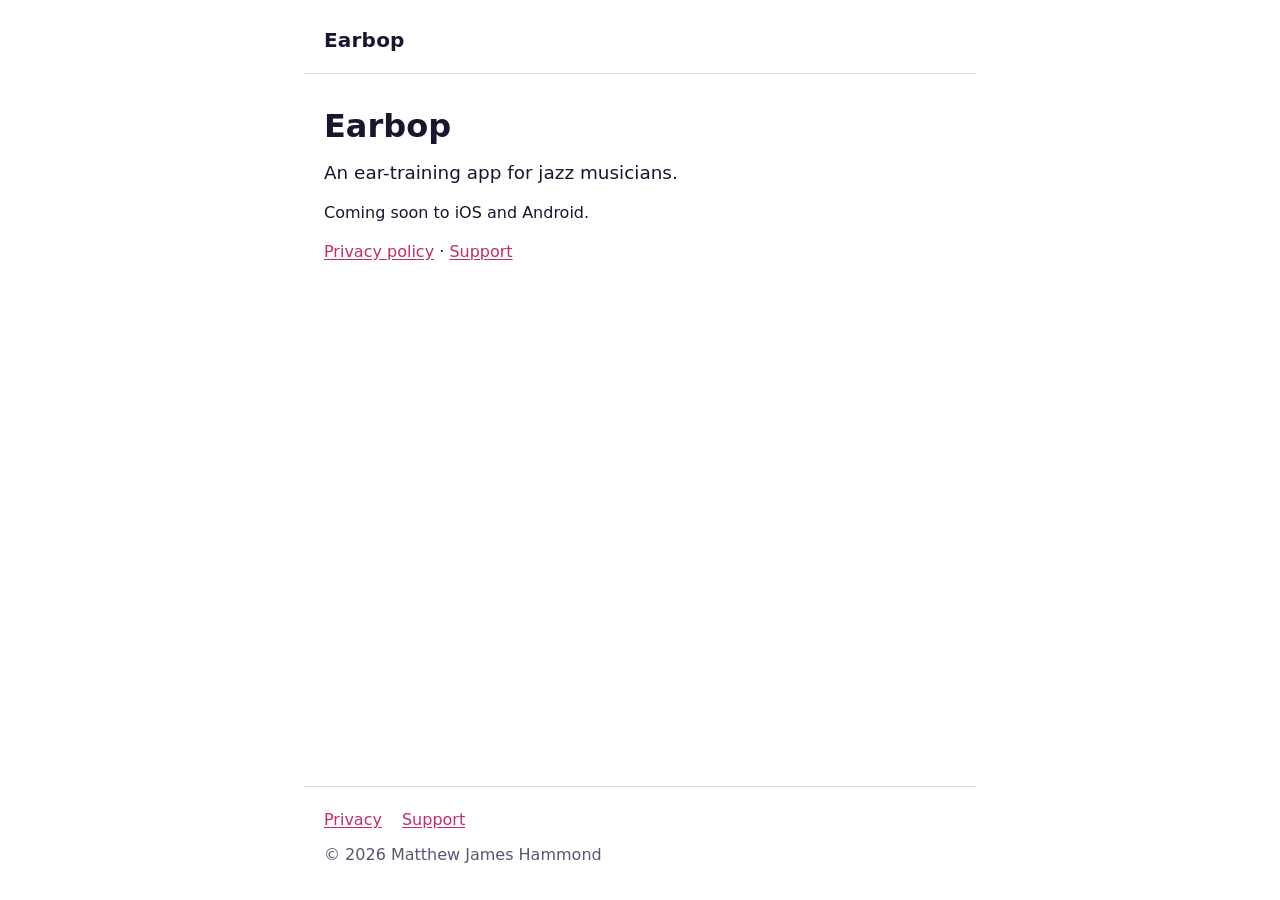
==== index.html @ 032ccba2 "Add the Earbop site: privacy policy, support, home and 404 pages Plain HTML and one stylesheet, no s" ====
<!doctype html>
<html lang="en-GB">
<head>
<meta charset="utf-8">
<meta name="viewport" content="width=device-width, initial-scale=1">
<meta http-equiv="Content-Security-Policy" content="default-src 'none'; style-src 'self'; img-src 'self'; base-uri 'none'; form-action 'none'">
<meta name="referrer" content="no-referrer">
<title>Earbop — ear training for jazz musicians</title>
<meta name="description" content="Earbop is an ear-training app for jazz musicians. Coming soon to iOS and Android.">
<link rel="canonical" href="https://earbop.github.io/">
<link rel="icon" href="/favicon.ico" sizes="any">
<link rel="icon" type="image/png" sizes="32x32" href="/assets/favicon-32.png">
<link rel="apple-touch-icon" href="/assets/apple-touch-icon.png">
<link rel="stylesheet" href="/css/site.css">
</head>
<body>
<a class="skip" href="#main">Skip to content</a>
<header><a class="brand" href="/">Earbop</a></header>
<main id="main">
<h1>Earbop</h1>
<p class="lead">An ear-training app for jazz musicians.</p>
<p>Coming soon to iOS and Android.</p>
<p><a href="/privacy/">Privacy policy</a> &middot; <a href="/support/">Support</a></p>
</main>
<footer>
<nav aria-label="Footer"><a href="/privacy/">Privacy</a> <a href="/support/">Support</a></nav>
<p>&copy; 2026 Matthew James Hammond</p>
</footer>
</body>
</html>
---- css/site.css ----
/* Earbop site. One stylesheet, system fonts, no third-party requests. */
:root {
  color-scheme: dark light;
  --bg: #120f24;
  --surface: #1c1836;
  --text: #ede9f7;
  --muted: #b5afcb;
  --accent: #f0578e;
  --rule: #342e55;
  --mark-bg: #4a3a12;
  --mark-text: #ffe9a8;
}

@media (prefers-color-scheme: light) {
  :root {
    --bg: #ffffff;
    --surface: #f5f2fb;
    --text: #1b1630;
    --muted: #5b5473;
    --accent: #c42b6a;
    --rule: #ddd6ee;
    --mark-bg: #fff0b8;
    --mark-text: #4a3500;
  }
}

* { box-sizing: border-box; }

html { -webkit-text-size-adjust: 100%; text-size-adjust: 100%; }

body {
  margin: 0;
  background: var(--bg);
  color: var(--text);
  font: 1rem/1.65 system-ui, -apple-system, "Segoe UI", Roboto, "Helvetica Neue", Arial, sans-serif;
  display: flex;
  flex-direction: column;
  min-height: 100vh;
  min-height: 100dvh;
}

.skip {
  position: absolute;
  left: -9999px;
  top: 0;
  background: var(--accent);
  color: var(--bg);
  padding: 0.5rem 1rem;
  z-index: 10;
}
.skip:focus { left: 0; }

header, main, footer {
  width: 100%;
  max-width: 42rem;
  margin: 0 auto;
  padding-left: 1.25rem;
  padding-right: 1.25rem;
}

header { padding-top: 1.5rem; padding-bottom: 1rem; border-bottom: 1px solid var(--rule); }
.brand { font-size: 1.25rem; font-weight: 800; letter-spacing: 0.01em; color: var(--text); text-decoration: none; }
.brand:hover { color: var(--accent); }

main { flex: 1; padding-top: 2rem; padding-bottom: 3rem; }

h1 { font-size: 2rem; line-height: 1.25; margin: 0 0 0.5rem; }
h2 { font-size: 1.3rem; line-height: 1.3; margin: 2.25rem 0 0.5rem; }
p, ul { margin: 0.75rem 0; }
ul { padding-left: 1.4rem; }
li { margin: 0.35rem 0; }

a { color: var(--accent); text-underline-offset: 0.15em; overflow-wrap: anywhere; }
a:hover { text-decoration-thickness: 2px; }
a:focus-visible, .skip:focus-visible {
  outline: 3px solid var(--accent);
  outline-offset: 2px;
  border-radius: 2px;
}

.lead { font-size: 1.15rem; color: var(--text); }
.meta { color: var(--muted); }
.note {
  background: var(--surface);
  border: 1px solid var(--rule);
  border-radius: 0.75rem;
  padding: 0.25rem 1rem;
}

/* A placeholder that must be filled in before the page goes live. */
mark {
  background: var(--mark-bg);
  color: var(--mark-text);
  padding: 0.05em 0.3em;
  border-radius: 0.25em;
}

footer {
  padding-top: 1.25rem;
  padding-bottom: 2rem;
  border-top: 1px solid var(--rule);
  color: var(--muted);
}
footer nav { display: flex; flex-wrap: wrap; gap: 0.5rem 1.25rem; margin-bottom: 0.5rem; }
footer p { margin: 0; }
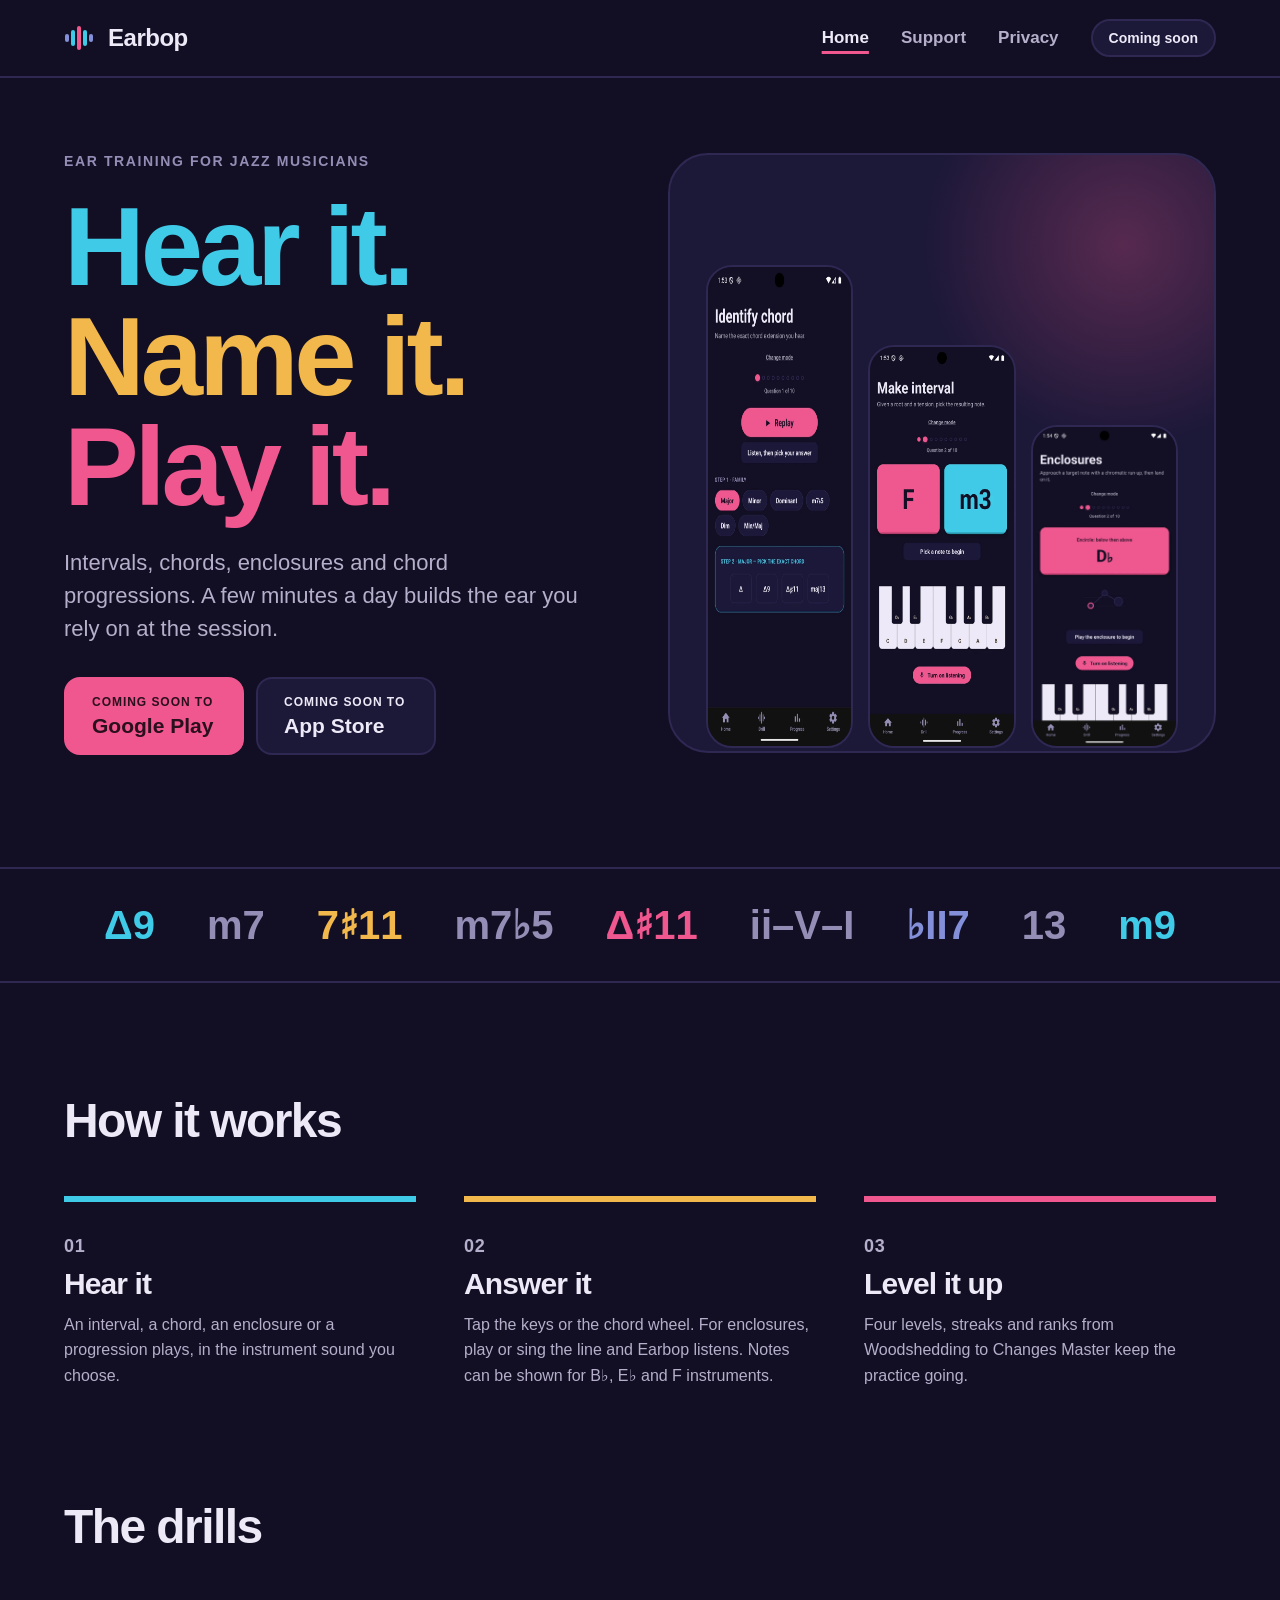
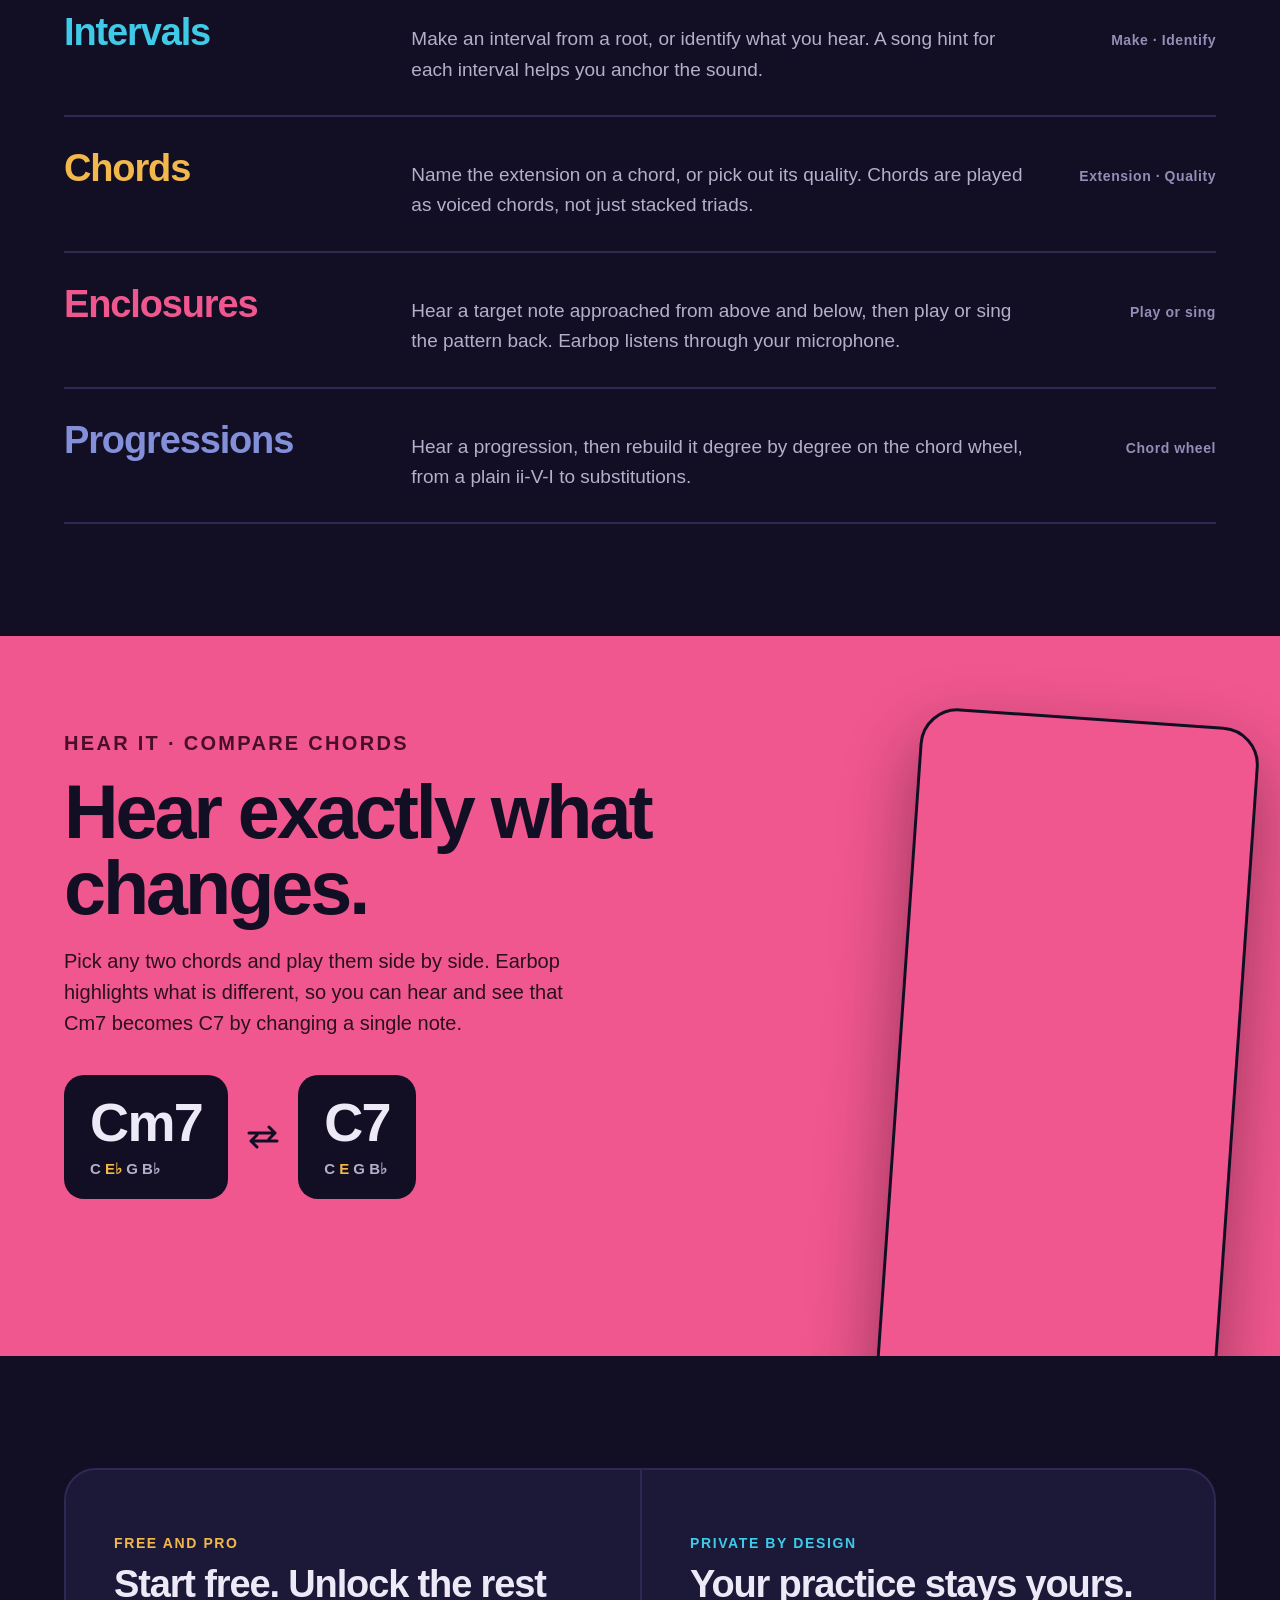
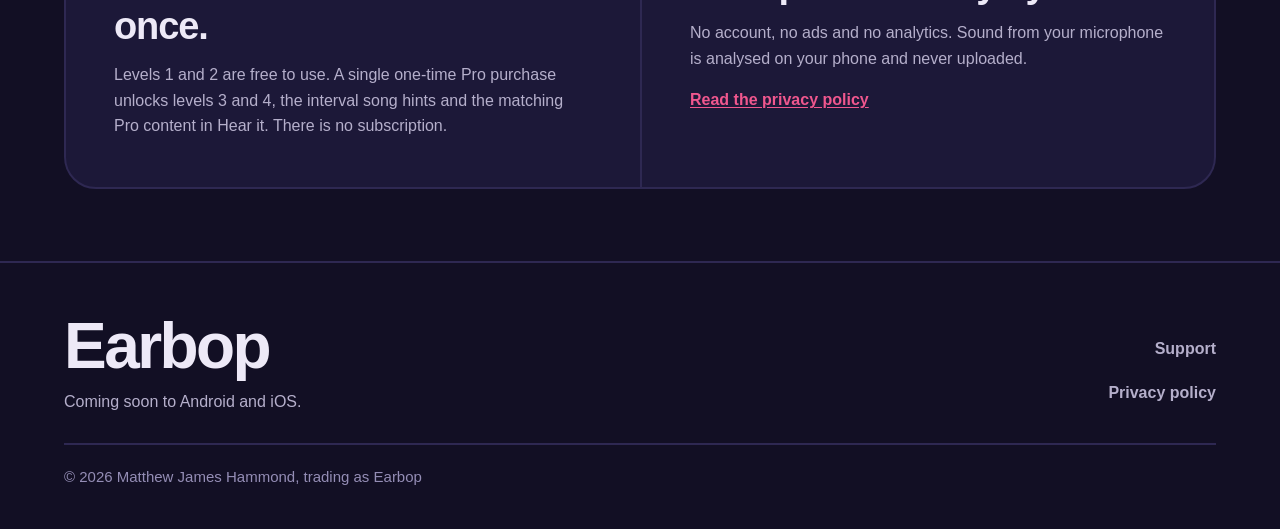
==== commit 89bf7027: "Build the full Earbop site: landing, beta, support, 404, shared shell New dark design (Lead sheet) w" ====
--- a/index.html
+++ b/index.html
@@ -5,26 +5,152 @@
 <meta name="viewport" content="width=device-width, initial-scale=1">
 <meta http-equiv="Content-Security-Policy" content="default-src 'none'; style-src 'self'; img-src 'self'; base-uri 'none'; form-action 'none'">
 <meta name="referrer" content="no-referrer">
-<title>Earbop — ear training for jazz musicians</title>
-<meta name="description" content="Earbop is an ear-training app for jazz musicians. Coming soon to iOS and Android.">
+<title>Earbop: ear training for jazz musicians</title>
+<meta name="description" content="Ear training for jazz musicians: intervals, chords, enclosures and chord progressions. Coming soon to Android and iOS.">
 <link rel="canonical" href="https://earbop.github.io/">
 <link rel="icon" href="/favicon.ico" sizes="any">
 <link rel="icon" type="image/png" sizes="32x32" href="/assets/favicon-32.png">
 <link rel="apple-touch-icon" href="/assets/apple-touch-icon.png">
+<meta property="og:title" content="Earbop: ear training for jazz musicians">
+<meta property="og:description" content="Ear training for jazz musicians: intervals, chords, enclosures and chord progressions. Coming soon to Android and iOS.">
+<meta property="og:type" content="website">
+<meta property="og:url" content="https://earbop.github.io/">
+<meta property="og:image" content="https://earbop.github.io/img/og-feature.png">
+<meta name="twitter:card" content="summary_large_image">
 <link rel="stylesheet" href="/css/site.css">
 </head>
 <body>
 <a class="skip" href="#main">Skip to content</a>
-<header><a class="brand" href="/">Earbop</a></header>
+<header class="site-header">
+<div class="wrap">
+<a class="brand" href="/"><svg width="32" height="30" viewBox="0 0 32 30" aria-hidden="true"><rect x="1" y="11" width="4" height="8" rx="2" fill="#8390D9"/><rect x="7" y="7" width="4" height="16" rx="2" fill="#3FCBE8"/><rect x="13" y="3" width="4" height="24" rx="2" fill="#F0578E"/><rect x="19" y="7" width="4" height="16" rx="2" fill="#3FCBE8"/><rect x="25" y="11" width="4" height="8" rx="2" fill="#8390D9"/></svg><span>Earbop</span></a>
+<nav class="nav-desktop" aria-label="Main">
+<a href="/" aria-current="page">Home</a>
+<a href="/support/">Support</a>
+<a href="/privacy/">Privacy</a>
+<span class="pill">Coming soon</span>
+</nav>
+<details class="menu">
+<summary aria-label="Menu"><span class="menu-bars"></span></summary>
+<nav class="menu-panel" aria-label="Main">
+<a href="/" aria-current="page">Home</a>
+<a href="/support/">Support</a>
+<a href="/privacy/">Privacy</a>
+</nav>
+</details>
+</div>
+</header>
 <main id="main">
-<h1>Earbop</h1>
-<p class="lead">An ear-training app for jazz musicians.</p>
-<p>Coming soon to iOS and Android.</p>
-<p><a href="/privacy/">Privacy policy</a> &middot; <a href="/support/">Support</a></p>
+
+<div class="wrap hero">
+<div class="hero-text">
+<p class="eyebrow">Ear training for jazz musicians</p>
+<h1 class="home-h1"><span class="c-cyan">Hear it.</span> <span class="c-amber">Name it.</span> <span class="c-pink">Play it.</span></h1>
+<p class="lead">Intervals, chords, enclosures and chord progressions. A few minutes a day builds the ear you rely on at the session.</p>
+<div class="stores">
+<div class="store store-pink"><small>Coming soon to</small><strong>Google Play</strong></div>
+<div class="store"><small>Coming soon to</small><strong>App Store</strong></div>
+</div>
+</div>
+<div class="hero-stage">
+<div class="stage">
+<div class="shots">
+<img class="shot" src="/img/shot-identify-chord.webp" width="600" height="1333" alt="The Identify chord drill">
+<img class="shot" src="/img/shot-make-interval.webp" width="600" height="1333" alt="The Make interval drill with a piano keyboard">
+<img class="shot" src="/img/shot-enclosures.webp" width="600" height="1333" alt="The Enclosures drill">
+</div>
+</div>
+</div>
+</div>
+
+<div class="strip" aria-hidden="true">
+<div class="wrap">
+<div class="strip-list">
+<span class="c-cyan">Δ9</span><span>m7</span><span class="c-amber">7♯11</span><span>m7♭5</span><span class="c-pink">Δ♯11</span><span>ii–V–I</span><span class="c-peri">♭II7</span><span class="hide-phone">13</span><span class="hide-phone c-cyan">m9</span>
+</div>
+</div>
+</div>
+
+<section class="wrap section" aria-labelledby="how">
+<h2 class="section-h2" id="how">How it works</h2>
+<div class="steps">
+<div class="step c-cyan">
+<p class="step-num">01</p>
+<h3>Hear it</h3>
+<p>An interval, a chord, an enclosure or a progression plays, in the instrument sound you choose.</p>
+</div>
+<div class="step c-amber">
+<p class="step-num">02</p>
+<h3>Answer it</h3>
+<p>Tap the keys or the chord wheel. For enclosures, play or sing the line and Earbop listens. Notes can be shown for B♭, E♭ and F instruments.</p>
+</div>
+<div class="step c-pink">
+<p class="step-num">03</p>
+<h3>Level it up</h3>
+<p>Four levels, streaks and ranks from Woodshedding to Changes Master keep the practice going.</p>
+</div>
+</div>
+</section>
+
+<section class="wrap section" aria-labelledby="drills">
+<h2 class="section-h2" id="drills">The drills</h2>
+<ul class="drills">
+<li class="drill"><h3 class="drill-name c-cyan">Intervals</h3><p class="drill-label">Make · Identify</p><p class="drill-desc">Make an interval from a root, or identify what you hear. A song hint for each interval helps you anchor the sound.</p></li>
+<li class="drill"><h3 class="drill-name c-amber">Chords</h3><p class="drill-label">Extension · Quality</p><p class="drill-desc">Name the extension on a chord, or pick out its quality. Chords are played as voiced chords, not just stacked triads.</p></li>
+<li class="drill"><h3 class="drill-name c-pink">Enclosures</h3><p class="drill-label">Play or sing</p><p class="drill-desc">Hear a target note approached from above and below, then play or sing the pattern back. Earbop listens through your microphone.</p></li>
+<li class="drill"><h3 class="drill-name c-peri">Progressions</h3><p class="drill-label">Chord wheel</p><p class="drill-desc">Hear a progression, then rebuild it degree by degree on the chord wheel, from a plain ii-V-I to substitutions.</p></li>
+</ul>
+</section>
+
+<section class="band" id="hear-it" aria-labelledby="hear-it-h">
+<div class="wrap">
+<div class="band-text">
+<p class="eyebrow">Hear it · Compare chords</p>
+<h2 id="hear-it-h">Hear exactly what changes.</h2>
+<p>Pick any two chords and play them side by side. Earbop highlights what is different, so you can hear and see that Cm7 becomes C7 by changing a single note.</p>
+<div class="compare" role="group" aria-label="Example comparison: Cm7 against C7">
+<div class="chip"><span class="chip-name">Cm7</span><span class="chip-notes">C <span class="changed">E♭</span> G B♭</span></div>
+<svg width="34" height="24" viewBox="0 0 34 24" aria-hidden="true"><path d="M3 8h26M23 2l6 6-6 6M31 16H5M11 10l-6 6 6 6" stroke="#120F24" stroke-width="3" fill="none" stroke-linecap="round" stroke-linejoin="round"/></svg>
+<div class="chip"><span class="chip-name">C7</span><span class="chip-notes">C <span class="changed">E</span> G B♭</span></div>
+</div>
+</div>
+<div class="band-shot">
+<img src="/img/shot-hear-compare.webp" width="600" height="1300" loading="lazy" decoding="async" alt="Hear it, Compare: Cm7 and C7 side by side, with the changed third highlighted and the note Only the 3rd changes">
+</div>
+</div>
+</section>
+
+<section class="wrap" aria-label="Free and Pro, and privacy">
+<div class="card duo">
+<div class="duo-half">
+<p class="eyebrow c-amber">Free and Pro</p>
+<h3>Start free. Unlock the rest once.</h3>
+<p>Levels 1 and 2 are free to use. A single one-time Pro purchase unlocks levels 3 and 4, the interval song hints and the matching Pro content in Hear it. There is no subscription.</p>
+</div>
+<div class="duo-half">
+<p class="eyebrow c-cyan">Private by design</p>
+<h3>Your practice stays yours.</h3>
+<p>No account, no ads and no analytics. Sound from your microphone is analysed on your phone and never uploaded.</p>
+<a class="more" href="/privacy/">Read the privacy policy</a>
+</div>
+</div>
+</section>
+
 </main>
-<footer>
-<nav aria-label="Footer"><a href="/privacy/">Privacy</a> <a href="/support/">Support</a></nav>
-<p>&copy; 2026 Matthew James Hammond</p>
+<footer class="site-footer">
+<div class="wrap">
+<div class="footer-top">
+<div>
+<span class="footer-word">Earbop</span>
+<p class="footer-about">Coming soon to Android and iOS.</p>
+</div>
+<nav class="footer-links" aria-label="Footer">
+<a href="/support/">Support</a>
+<a href="/privacy/">Privacy policy</a>
+</nav>
+</div>
+<p class="footer-legal">&copy; 2026 Matthew James Hammond, trading as Earbop</p>
+</div>
 </footer>
 </body>
 </html>
--- a/css/site.css
+++ b/css/site.css
@@ -1,26 +1,41 @@
-/* Earbop site. One stylesheet, system fonts, no third-party requests. */
+/* Earbop site. One stylesheet, system fonts, no third-party requests, no inline styles (the CSP blocks them). */
+
 :root {
-  color-scheme: dark light;
+  color-scheme: dark;
+
   --bg: #120f24;
-  --surface: #1c1836;
+  --surface: #1c1838;
+  --border: #2e2852;
   --text: #ede9f7;
-  --muted: #b5afcb;
-  --accent: #f0578e;
-  --rule: #342e55;
+  --text-muted: #b5afcb;
+  --text-subtle: #948db5;
+
+  /* The four accents carry meaning: cyan = intervals, amber = chords, pink = enclosures, periwinkle = progressions. */
+  --pink: #f0578e;
+  --amber: #f2b84b;
+  --cyan: #3fcbe8;
+  --periwinkle: #8390d9;
+
+  --tint-bg: #2a1830;
+  --tint-border: #4a2540;
+  --tint-text: #c9c2de;
+
+  --on-pink: #2a0f1c;
+  --on-pink-strong: #120f24;
+  --on-pink-eyebrow: #4a0f28;
+
   --mark-bg: #4a3a12;
   --mark-text: #ffe9a8;
-}
-
-@media (prefers-color-scheme: light) {
+
+  --gutter: 16px;
+  --radius-card: 24px;
+  --font: -apple-system, BlinkMacSystemFont, "Segoe UI", Roboto, "Helvetica Neue", Arial, sans-serif;
+}
+
+@media (min-width: 720px) {
   :root {
-    --bg: #ffffff;
-    --surface: #f5f2fb;
-    --text: #1b1630;
-    --muted: #5b5473;
-    --accent: #c42b6a;
-    --rule: #ddd6ee;
-    --mark-bg: #fff0b8;
-    --mark-text: #4a3500;
+    --gutter: 64px;
+    --radius-card: 32px;
   }
 }
 
@@ -31,63 +46,53 @@
 body {
   margin: 0;
   background: var(--bg);
-  color: var(--text);
-  font: 1rem/1.65 system-ui, -apple-system, "Segoe UI", Roboto, "Helvetica Neue", Arial, sans-serif;
+  color: var(--text-muted);
+  font: 400 1rem/1.6 var(--font);
   display: flex;
   flex-direction: column;
   min-height: 100vh;
   min-height: 100dvh;
 }
 
+main { flex: 1; }
+
+img { display: block; max-width: 100%; height: auto; }
+
+h1, h2, h3, p, ul, ol { margin: 0; }
+ul, ol { padding: 0; list-style: none; }
+
+a { color: var(--pink); text-underline-offset: 0.15em; overflow-wrap: anywhere; }
+a:hover { text-decoration-thickness: 2px; }
+
+a:focus-visible,
+summary:focus-visible,
+.skip:focus-visible {
+  outline: 3px solid var(--pink);
+  outline-offset: 3px;
+  border-radius: 4px;
+}
+
 .skip {
   position: absolute;
   left: -9999px;
   top: 0;
-  background: var(--accent);
-  color: var(--bg);
-  padding: 0.5rem 1rem;
-  z-index: 10;
+  z-index: 20;
+  background: var(--pink);
+  color: var(--on-pink);
+  font-weight: 800;
+  padding: 12px 20px;
 }
 .skip:focus { left: 0; }
 
-header, main, footer {
+.wrap {
   width: 100%;
-  max-width: 42rem;
+  max-width: 1280px;
   margin: 0 auto;
-  padding-left: 1.25rem;
-  padding-right: 1.25rem;
-}
-
-header { padding-top: 1.5rem; padding-bottom: 1rem; border-bottom: 1px solid var(--rule); }
-.brand { font-size: 1.25rem; font-weight: 800; letter-spacing: 0.01em; color: var(--text); text-decoration: none; }
-.brand:hover { color: var(--accent); }
-
-main { flex: 1; padding-top: 2rem; padding-bottom: 3rem; }
-
-h1 { font-size: 2rem; line-height: 1.25; margin: 0 0 0.5rem; }
-h2 { font-size: 1.3rem; line-height: 1.3; margin: 2.25rem 0 0.5rem; }
-p, ul { margin: 0.75rem 0; }
-ul { padding-left: 1.4rem; }
-li { margin: 0.35rem 0; }
-
-a { color: var(--accent); text-underline-offset: 0.15em; overflow-wrap: anywhere; }
-a:hover { text-decoration-thickness: 2px; }
-a:focus-visible, .skip:focus-visible {
-  outline: 3px solid var(--accent);
-  outline-offset: 2px;
-  border-radius: 2px;
-}
-
-.lead { font-size: 1.15rem; color: var(--text); }
-.meta { color: var(--muted); }
-.note {
-  background: var(--surface);
-  border: 1px solid var(--rule);
-  border-radius: 0.75rem;
-  padding: 0.25rem 1rem;
-}
-
-/* A placeholder that must be filled in before the page goes live. */
+  padding-left: var(--gutter);
+  padding-right: var(--gutter);
+}
+
+/* Placeholders that must be replaced before a page goes live. */
 mark {
   background: var(--mark-bg);
   color: var(--mark-text);
@@ -95,11 +100,537 @@
   border-radius: 0.25em;
 }
 
-footer {
-  padding-top: 1.25rem;
-  padding-bottom: 2rem;
-  border-top: 1px solid var(--rule);
-  color: var(--muted);
-}
-footer nav { display: flex; flex-wrap: wrap; gap: 0.5rem 1.25rem; margin-bottom: 0.5rem; }
-footer p { margin: 0; }
+/* ---------- Header and navigation ---------- */
+
+.site-header {
+  position: relative;
+  z-index: 10;
+  border-bottom: 2px solid var(--border);
+}
+.site-header .wrap {
+  display: flex;
+  align-items: center;
+  justify-content: space-between;
+  gap: 16px;
+  min-height: 76px;
+}
+
+.brand {
+  display: inline-flex;
+  align-items: center;
+  gap: 12px;
+  min-height: 44px;
+  color: var(--text);
+  font-size: 1.5rem;
+  font-weight: 800;
+  letter-spacing: -0.02em;
+  text-decoration: none;
+}
+.brand:hover { color: var(--pink); }
+
+.nav-desktop { display: none; align-items: center; gap: 32px; }
+.nav-desktop a {
+  display: inline-flex;
+  align-items: center;
+  min-height: 44px;
+  color: var(--text-muted);
+  font-size: 1.0625rem;
+  font-weight: 600;
+  text-decoration: none;
+}
+.nav-desktop a:hover { color: var(--text); }
+.nav-desktop a[aria-current="page"] {
+  color: var(--text);
+  text-decoration: underline;
+  text-decoration-color: var(--pink);
+  text-decoration-thickness: 3px;
+  text-underline-offset: 8px;
+}
+
+.pill {
+  display: inline-block;
+  border: 2px solid var(--border);
+  background: var(--surface);
+  color: var(--text);
+  border-radius: 999px;
+  padding: 6px 16px;
+  font-size: 0.875rem;
+  font-weight: 700;
+}
+
+/* Phone menu: <details> works with no JavaScript. */
+.menu summary {
+  display: flex;
+  align-items: center;
+  justify-content: center;
+  width: 44px;
+  height: 44px;
+  border: 2px solid var(--border);
+  border-radius: 12px;
+  background: var(--surface);
+  cursor: pointer;
+  list-style: none;
+}
+.menu summary::-webkit-details-marker { display: none; }
+.menu-bars,
+.menu-bars::before,
+.menu-bars::after {
+  display: block;
+  width: 20px;
+  height: 3px;
+  border-radius: 2px;
+  background: var(--text);
+}
+.menu-bars { position: relative; }
+.menu-bars::before,
+.menu-bars::after { content: ""; position: absolute; left: 0; }
+.menu-bars::before { top: -7px; }
+.menu-bars::after { top: 7px; }
+.menu[open] .menu-bars { background: transparent; }
+.menu[open] .menu-bars::before { top: 0; transform: rotate(45deg); }
+.menu[open] .menu-bars::after { top: 0; transform: rotate(-45deg); }
+
+.menu-panel {
+  position: absolute;
+  left: 0;
+  right: 0;
+  top: 100%;
+  background: var(--surface);
+  border-bottom: 2px solid var(--border);
+  padding: 8px var(--gutter) 16px;
+}
+.menu-panel a {
+  display: flex;
+  align-items: center;
+  min-height: 48px;
+  color: var(--text);
+  font-size: 1.125rem;
+  font-weight: 600;
+  text-decoration: none;
+}
+.menu-panel a[aria-current="page"] { color: var(--pink); }
+
+@media (min-width: 720px) {
+  .nav-desktop { display: flex; }
+  .menu { display: none; }
+}
+
+/* ---------- Footer ---------- */
+
+.site-footer { border-top: 2px solid var(--border); margin-top: 72px; }
+.site-footer .wrap { padding-top: 48px; padding-bottom: 40px; }
+.footer-top { display: flex; flex-wrap: wrap; gap: 28px 48px; justify-content: space-between; align-items: flex-end; }
+.footer-word {
+  display: block;
+  color: var(--text);
+  font-size: clamp(48px, 5vw, 64px);
+  line-height: 1.1;
+  font-weight: 800;
+  letter-spacing: -0.04em;
+}
+.footer-about { margin-top: 8px; max-width: 34ch; }
+.footer-links { display: flex; flex-wrap: wrap; gap: 4px 28px; }
+.footer-links a {
+  display: inline-flex;
+  align-items: center;
+  min-height: 44px;
+  color: var(--text-muted);
+  font-weight: 600;
+  text-decoration: none;
+}
+.footer-links a:hover { color: var(--text); text-decoration: underline; }
+.footer-legal {
+  margin-top: 28px;
+  padding-top: 20px;
+  border-top: 2px solid var(--border);
+  color: var(--text-subtle);
+  font-size: 0.9375rem;
+}
+
+@media (min-width: 720px) {
+  .footer-links { flex-direction: column; align-items: flex-end; gap: 0; }
+}
+
+/* ---------- Shared type ---------- */
+
+.eyebrow {
+  font-size: 0.75rem;
+  font-weight: 800;
+  letter-spacing: 0.12em;
+  text-transform: uppercase;
+  color: var(--text-subtle);
+}
+@media (min-width: 720px) { .eyebrow { font-size: 0.875rem; letter-spacing: 0.115em; } }
+
+.c-cyan { color: var(--cyan); }
+.c-amber { color: var(--amber); }
+.c-pink { color: var(--pink); }
+.c-peri { color: var(--periwinkle); }
+
+.page-h1 {
+  color: var(--text);
+  font-size: clamp(56px, 7.5vw, 96px);
+  line-height: 1;
+  font-weight: 800;
+  letter-spacing: -0.04em;
+  margin-top: 16px;
+}
+.lead { font-size: 1.125rem; line-height: 1.5; color: var(--text-muted); max-width: 40rem; margin-top: 24px; }
+@media (min-width: 720px) { .lead { font-size: 1.375rem; } }
+
+.section-h2 {
+  color: var(--text);
+  font-size: clamp(34px, 4vw, 48px);
+  line-height: 1.1;
+  font-weight: 800;
+  letter-spacing: -0.033em;
+}
+
+.section { padding-top: 64px; }
+@media (min-width: 720px) { .section { padding-top: 112px; } }
+.page-top { padding-top: 48px; }
+@media (min-width: 720px) { .page-top { padding-top: 80px; } }
+.page-section { padding-top: 64px; }
+@media (min-width: 720px) { .page-section { padding-top: 96px; } }
+
+.card {
+  background: var(--surface);
+  border: 2px solid var(--border);
+  border-radius: var(--radius-card);
+}
+
+/* ---------- Buttons ---------- */
+
+.btn {
+  display: inline-flex;
+  align-items: center;
+  justify-content: center;
+  min-height: 48px;
+  padding: 14px 30px;
+  border-radius: 16px;
+  border: 2px solid transparent;
+  font-size: 1rem;
+  font-weight: 800;
+  text-decoration: none;
+  text-align: center;
+}
+.btn-primary { background: var(--pink); color: var(--on-pink); }
+.btn-primary:hover { filter: brightness(1.08); text-decoration: none; }
+.btn-secondary { background: var(--surface); border-color: var(--border); color: var(--text); }
+.btn-secondary:hover { border-color: var(--text-subtle); text-decoration: none; }
+.btn-outline { border-color: currentColor; background: transparent; padding: 12px 22px; }
+.btn-outline.c-cyan:hover { background: rgba(63, 203, 232, 0.12); text-decoration: none; }
+.btn-outline.c-amber:hover { background: rgba(242, 184, 75, 0.12); text-decoration: none; }
+
+/* ---------- Home: hero ---------- */
+
+.hero { display: flex; flex-wrap: wrap; gap: 48px 56px; align-items: center; padding-top: 40px; }
+@media (min-width: 720px) { .hero { padding-top: 72px; } }
+.hero-text { flex: 1 1 380px; min-width: 0; }
+.hero-stage { flex: 1 1 380px; min-width: 0; }
+
+.home-h1 {
+  color: var(--text);
+  font-size: clamp(68px, 9vw, 112px);
+  line-height: 0.98;
+  font-weight: 800;
+  letter-spacing: -0.037em;
+  margin-top: 20px;
+}
+.home-h1 span { display: block; }
+
+.hero .lead { max-width: 32.5rem; }
+
+.stores { display: flex; flex-direction: column; gap: 12px; margin-top: 32px; }
+@media (min-width: 720px) { .stores { flex-direction: row; flex-wrap: wrap; } }
+.store {
+  display: block;
+  min-width: 180px;
+  padding: 14px 26px;
+  border-radius: 16px;
+  border: 2px solid var(--border);
+  background: var(--surface);
+  color: var(--text);
+}
+.store-pink { background: var(--pink); border-color: var(--pink); color: var(--on-pink); }
+.store small { display: block; font-size: 0.75rem; font-weight: 700; letter-spacing: 0.08em; text-transform: uppercase; }
+.store strong { display: block; font-size: 1.3125rem; font-weight: 800; line-height: 1.3; }
+
+.stage {
+  position: relative;
+  overflow: hidden;
+  height: 340px;
+  background: var(--surface);
+  border: 2px solid var(--border);
+  border-radius: 28px;
+}
+@media (min-width: 720px) { .stage { height: 600px; border-radius: 40px; } }
+.stage::before {
+  content: "";
+  position: absolute;
+  top: -120px;
+  right: -120px;
+  width: 420px;
+  height: 420px;
+  background: radial-gradient(circle, rgba(240, 87, 142, 0.28), rgba(240, 87, 142, 0) 68%);
+}
+.shots {
+  position: relative;
+  display: flex;
+  justify-content: center;
+  gap: 3%;
+  padding: 0 4%;
+}
+.shot {
+  width: 29.5%;
+  max-width: 220px;
+  border: 2px solid var(--border);
+  border-radius: 16px;
+}
+@media (min-width: 720px) { .shot { border-radius: 26px; } }
+.shot:nth-child(1) { margin-top: 28px; }
+.shot:nth-child(2) { margin-top: 54px; }
+.shot:nth-child(3) { margin-top: 80px; }
+@media (min-width: 720px) {
+  .shot:nth-child(1) { margin-top: 110px; }
+  .shot:nth-child(2) { margin-top: 190px; }
+  .shot:nth-child(3) { margin-top: 270px; }
+}
+
+/* ---------- Home: chord strip ---------- */
+
+.strip {
+  margin-top: 64px;
+  border-top: 2px solid var(--border);
+  border-bottom: 2px solid var(--border);
+  padding: 20px 0;
+}
+@media (min-width: 720px) { .strip { margin-top: 112px; padding: 28px 0; } }
+.strip-list {
+  display: flex;
+  flex-wrap: wrap;
+  justify-content: center;
+  gap: 4px 36px;
+  font-size: 1.75rem;
+  line-height: 1.4;
+  font-weight: 800;
+  color: var(--text-subtle);
+}
+@media (min-width: 720px) { .strip-list { font-size: 2.5rem; gap: 6px 52px; } }
+.strip-list .hide-phone { display: none; }
+@media (min-width: 720px) { .strip-list .hide-phone { display: inline; } }
+
+/* ---------- Home: how it works ---------- */
+
+.steps { display: grid; gap: 40px; margin-top: 36px; }
+@media (min-width: 720px) { .steps { grid-template-columns: repeat(3, 1fr); gap: 48px; margin-top: 48px; } }
+.step { border-top: 5px solid currentColor; padding-top: 18px; }
+@media (min-width: 720px) { .step { border-top-width: 6px; } }
+.step-num { font-size: 1.125rem; font-weight: 800; letter-spacing: 0.04em; }
+.step h3 { color: var(--text); font-size: 1.875rem; line-height: 1.1; font-weight: 800; letter-spacing: -0.03em; margin-top: 6px; }
+.step p { color: var(--text-muted); margin-top: 12px; }
+
+/* ---------- Home: drills ---------- */
+
+.drills { margin-top: 28px; }
+.drill {
+  display: grid;
+  gap: 6px;
+  padding: 24px 0;
+  border-bottom: 2px solid var(--border);
+}
+.drill-name { font-size: 1.875rem; line-height: 1.15; font-weight: 800; letter-spacing: -0.03em; }
+.drill-label { font-size: 0.875rem; font-weight: 700; letter-spacing: 0.04em; color: var(--text-subtle); }
+.drill-desc { color: var(--text-muted); margin-top: 6px; }
+@media (min-width: 720px) {
+  .drill {
+    grid-template-columns: minmax(220px, 1fr) minmax(0, 2fr) 150px;
+    align-items: baseline;
+    gap: 12px 40px;
+    padding: 30px 0;
+  }
+  .drill-name { font-size: 2.375rem; }
+  .drill-desc { order: 2; margin-top: 0; font-size: 1.1875rem; }
+  .drill-label { order: 3; text-align: right; }
+}
+
+/* ---------- Home: Hear it band ---------- */
+
+.band {
+  margin-top: 64px;
+  background: var(--pink);
+  color: var(--on-pink);
+  overflow: hidden;
+}
+@media (min-width: 720px) { .band { margin-top: 112px; } }
+.band .wrap { display: flex; flex-wrap: wrap; gap: 32px 48px; align-items: flex-start; padding-top: 48px; }
+@media (min-width: 720px) { .band .wrap { padding-top: 72px; min-height: 680px; } }
+.band-text { flex: 1 1 420px; min-width: 0; padding-bottom: 8px; }
+@media (min-width: 720px) { .band-text { padding-bottom: 72px; } }
+.band .eyebrow { color: var(--on-pink-eyebrow); }
+.band h2 {
+  color: var(--on-pink-strong);
+  font-size: clamp(44px, 5.9vw, 76px);
+  line-height: 1;
+  font-weight: 800;
+  letter-spacing: -0.04em;
+  margin-top: 16px;
+}
+.band p { color: var(--on-pink); font-size: 1.0625rem; line-height: 1.55; max-width: 34rem; margin-top: 20px; }
+@media (min-width: 720px) { .band p { font-size: 1.25rem; } }
+
+.compare { display: flex; align-items: center; gap: 12px; margin-top: 28px; }
+@media (min-width: 720px) { .compare { gap: 18px; margin-top: 36px; } }
+.chip {
+  background: var(--bg);
+  border-radius: 16px;
+  padding: 14px 18px;
+  min-width: 0;
+}
+@media (min-width: 720px) { .chip { border-radius: 20px; padding: 18px 26px; } }
+.chip-name { display: block; color: var(--text); font-size: 2.125rem; line-height: 1.1; font-weight: 800; letter-spacing: -0.03em; }
+.chip-notes { display: block; color: var(--text-muted); font-size: 0.8125rem; font-weight: 700; margin-top: 4px; white-space: nowrap; }
+@media (min-width: 720px) {
+  .chip-name { font-size: 3.375rem; }
+  .chip-notes { font-size: 0.9375rem; }
+}
+.chip-notes .changed { color: var(--amber); }
+.compare svg { flex: none; width: 26px; height: auto; }
+@media (min-width: 720px) { .compare svg { width: 34px; } }
+
+.band-shot { flex: 0 1 340px; margin: 0 auto; }
+.band-shot img {
+  width: 250px;
+  border: 3px solid var(--bg);
+  border-radius: 30px;
+  box-shadow: 0 30px 70px rgba(42, 15, 28, 0.45);
+  margin: 8px auto -140px;
+}
+@media (min-width: 720px) {
+  .band-shot { margin: 0; align-self: flex-start; }
+  .band-shot img { width: 340px; border-radius: 38px; margin: 8px 0 -90px; transform: rotate(4deg); transform-origin: 50% 90%; }
+}
+
+/* ---------- Home: free and pro ---------- */
+
+.duo { display: grid; overflow: hidden; margin-top: 64px; }
+@media (min-width: 720px) { .duo { grid-template-columns: 1fr 1fr; margin-top: 112px; } }
+.duo-half { padding: 28px 24px; }
+@media (min-width: 720px) { .duo-half { padding: 48px; } }
+.duo-half + .duo-half { border-top: 2px solid var(--border); }
+@media (min-width: 720px) { .duo-half + .duo-half { border-top: 0; border-left: 2px solid var(--border); } }
+.duo h3 { color: var(--text); font-size: 1.875rem; line-height: 1.1; font-weight: 800; letter-spacing: -0.03em; margin-top: 10px; }
+@media (min-width: 720px) { .duo h3 { font-size: 2.375rem; } }
+.duo p { margin-top: 14px; }
+.duo .more { display: inline-block; margin-top: 16px; font-weight: 800; }
+
+/* ---------- Beta page ---------- */
+
+.cards-2 { display: grid; gap: 24px; margin-top: 40px; }
+@media (min-width: 900px) { .cards-2 { grid-template-columns: 1fr 1fr; gap: 32px; } }
+.beta-card { border-top: 6px solid currentColor; padding: 28px 24px 32px; }
+@media (min-width: 720px) { .beta-card { padding: 40px; } }
+.beta-card h2 { color: var(--text); font-size: 1.875rem; line-height: 1.1; font-weight: 800; letter-spacing: -0.03em; margin-top: 8px; }
+@media (min-width: 720px) { .beta-card h2 { font-size: 2.375rem; } }
+
+.how { counter-reset: how; margin-top: 28px; display: grid; gap: 24px; }
+.how li { counter-increment: how; position: relative; padding-left: 52px; color: var(--text-muted); }
+.how li::before {
+  content: counter(how);
+  position: absolute;
+  left: 0;
+  top: 0;
+  width: 36px;
+  height: 36px;
+  border-radius: 50%;
+  background: var(--how);
+  color: var(--bg);
+  display: grid;
+  place-items: center;
+  font-weight: 800;
+}
+.how strong { display: block; color: var(--text); font-size: 1.1875rem; line-height: 1.3; }
+.how .btn, .how .link-pill { margin-top: 14px; }
+.how-cyan { --how: var(--cyan); }
+.how-amber { --how: var(--amber); }
+.beta-card .eyebrow { color: inherit; }
+
+.link-pill {
+  display: inline-block;
+  padding: 10px 18px;
+  border-radius: 999px;
+  border: 2px solid var(--pink);
+  background: var(--surface);
+  color: var(--pink);
+  font-weight: 700;
+  text-decoration: none;
+}
+.link-pill:hover { background: var(--tint-bg); }
+.link-pill.placeholder { border-style: dashed; background: var(--tint-bg); }
+
+.expect { display: grid; gap: 36px; margin-top: 32px; }
+@media (min-width: 720px) { .expect { grid-template-columns: repeat(3, 1fr); gap: 48px; } }
+.expect > div { border-top: 5px solid currentColor; padding-top: 18px; }
+.expect h3 { color: var(--text); font-size: 1.5rem; font-weight: 800; letter-spacing: -0.02em; }
+.expect p { margin-top: 10px; color: var(--text-muted); }
+.expect .more { display: inline-block; margin-top: 10px; font-weight: 800; }
+
+.tint {
+  background: var(--tint-bg);
+  border: 2px solid var(--tint-border);
+  border-radius: var(--radius-card);
+  color: var(--tint-text);
+}
+.feedback { display: grid; gap: 28px; padding: 28px 24px; margin-top: 64px; }
+@media (min-width: 900px) { .feedback { grid-template-columns: 1fr 1.2fr; gap: 56px; padding: 48px; margin-top: 96px; } }
+.feedback h2 { color: var(--text); font-size: clamp(34px, 4vw, 48px); line-height: 1.1; font-weight: 800; letter-spacing: -0.033em; margin: 10px 0 24px; }
+.feedback ul { display: grid; gap: 12px; }
+.feedback li { position: relative; padding-left: 22px; }
+.feedback li::before { content: ""; position: absolute; left: 0; top: 0.65em; width: 8px; height: 8px; border-radius: 50%; background: var(--pink); }
+
+/* ---------- Support page ---------- */
+
+.contact { display: grid; margin-top: 40px; overflow: hidden; }
+@media (min-width: 720px) { .contact { grid-template-columns: 1.2fr 1fr; } }
+.contact-half { padding: 28px 24px; }
+@media (min-width: 720px) { .contact-half { padding: 44px; } }
+.contact-half + .contact-half { border-top: 2px solid var(--border); }
+@media (min-width: 720px) { .contact-half + .contact-half { border-top: 0; border-left: 2px solid var(--border); } }
+.contact h2 { color: var(--text); font-size: clamp(22px, 3vw, 34px); line-height: 1.2; font-weight: 800; letter-spacing: -0.02em; margin-top: 10px; overflow-wrap: anywhere; }
+.contact p { margin-top: 12px; }
+.contact .btn { margin-top: 24px; }
+.bullets { display: grid; gap: 10px; margin-top: 16px; }
+.bullets li { position: relative; padding-left: 22px; }
+.bullets li::before { content: ""; position: absolute; left: 0; top: 0.65em; width: 8px; height: 8px; border-radius: 50%; background: var(--amber); }
+
+.faq { margin-top: 28px; }
+.faq-row { display: grid; gap: 8px; padding: 24px 0; border-bottom: 2px solid var(--border); }
+.faq-row h3 { font-size: 1.375rem; line-height: 1.25; font-weight: 800; letter-spacing: -0.02em; }
+@media (min-width: 720px) {
+  .faq-row { grid-template-columns: minmax(240px, 1fr) 2fr; gap: 48px; padding: 30px 0; }
+  .faq-row h3 { font-size: 1.625rem; }
+}
+.data-panel { padding: 28px 24px; margin-top: 64px; }
+@media (min-width: 720px) { .data-panel { padding: 48px; margin-top: 96px; } }
+.data-panel h2 { color: var(--text); font-size: clamp(34px, 4vw, 48px); line-height: 1.1; font-weight: 800; letter-spacing: -0.033em; margin: 10px 0 16px; }
+.data-panel p { max-width: 46rem; }
+.data-panel .more { display: inline-block; margin-top: 16px; font-weight: 800; }
+
+/* ---------- 404 ---------- */
+
+.actions { display: flex; flex-wrap: wrap; gap: 12px; margin-top: 32px; }
+
+/* ---------- Privacy policy body (kept as it was; only the page shell changed) ---------- */
+
+.prose { max-width: 42rem; padding-top: 32px; padding-bottom: 24px; }
+.prose h1 { color: var(--text); font-size: 2rem; line-height: 1.25; margin: 0 0 0.5rem; }
+.prose h2 { color: var(--text); font-size: 1.3rem; line-height: 1.3; margin: 2.25rem 0 0.5rem; }
+.prose h3 { color: var(--text); font-size: 1.1rem; line-height: 1.35; margin: 1.5rem 0 0.25rem; }
+.prose p, .prose ul { margin: 0.75rem 0; }
+.prose ul { padding-left: 1.4rem; list-style: disc; }
+.prose li { margin: 0.35rem 0; }
+.prose .meta { color: var(--text-muted); }
+.prose strong { color: var(--text); }
+
+/* A redirect page has no shell. */
+.bare { max-width: 42rem; margin: 0 auto; padding: 2rem 1.25rem; }
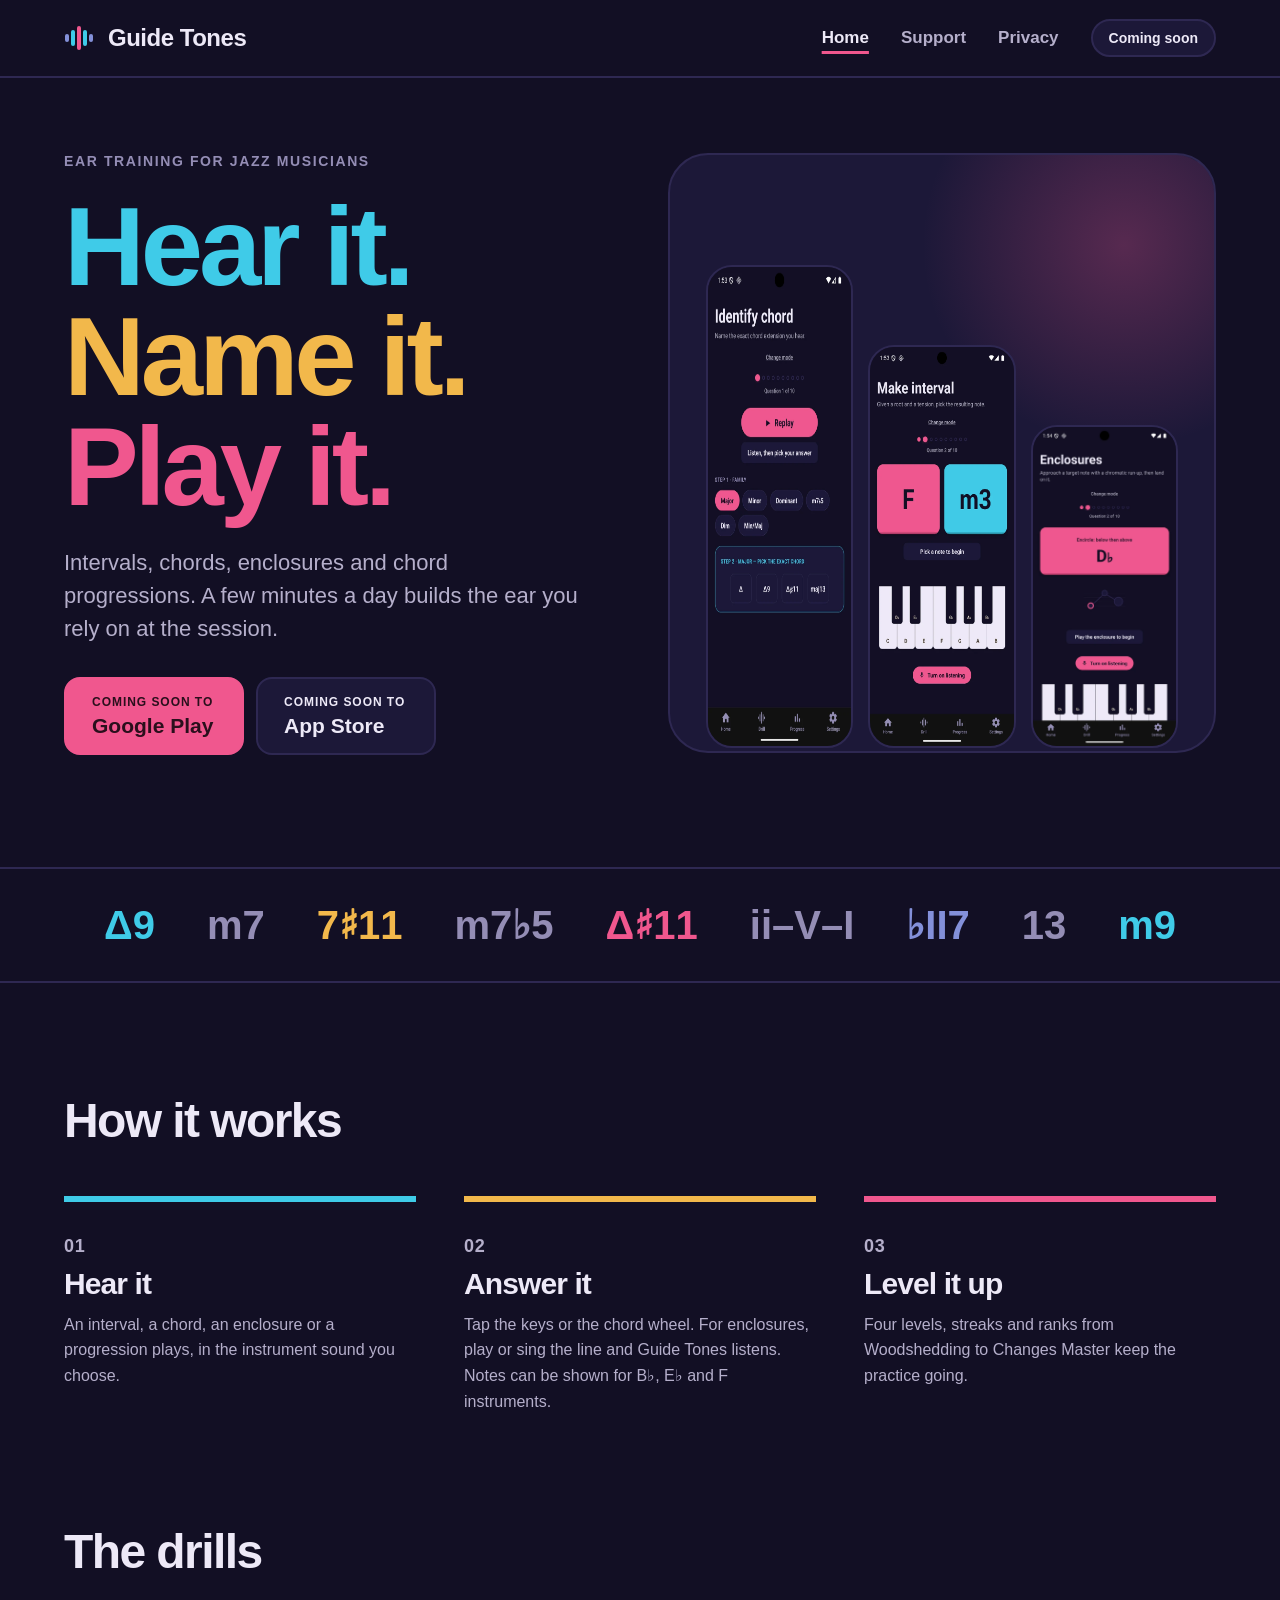
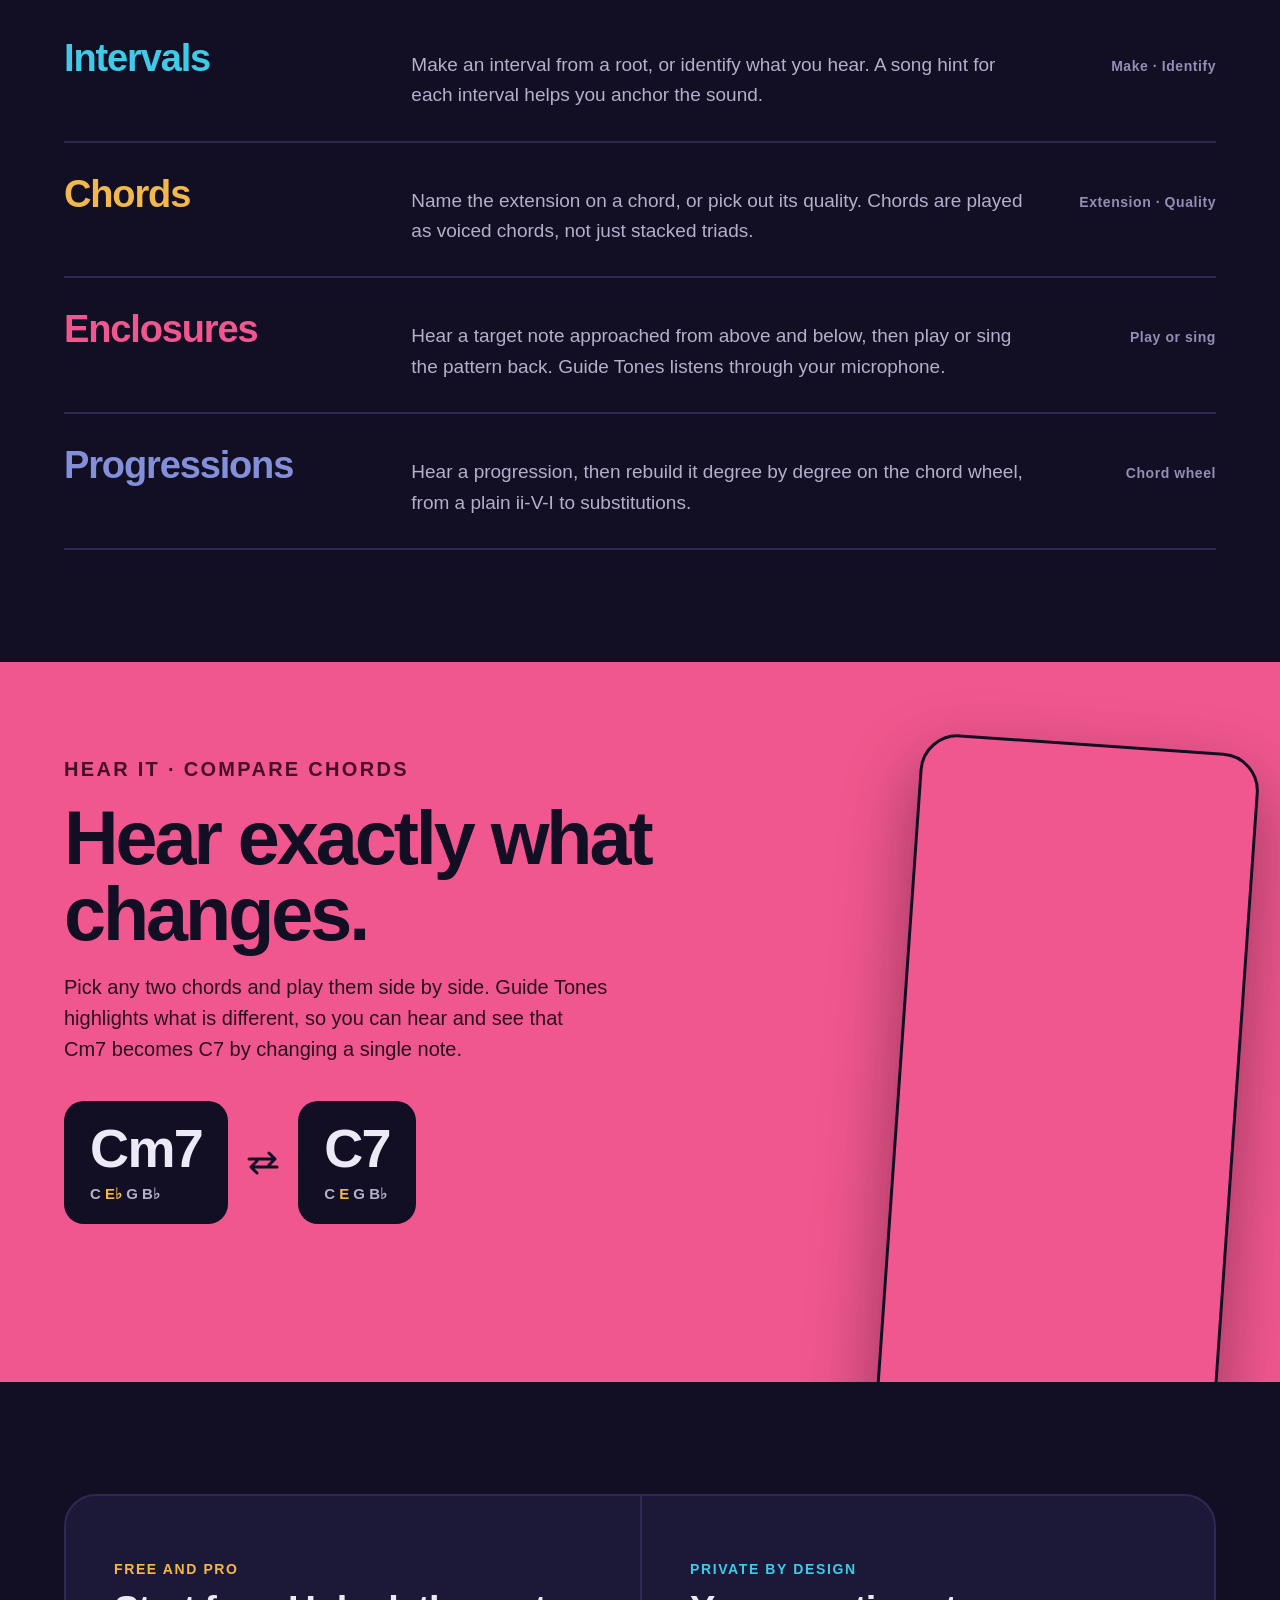
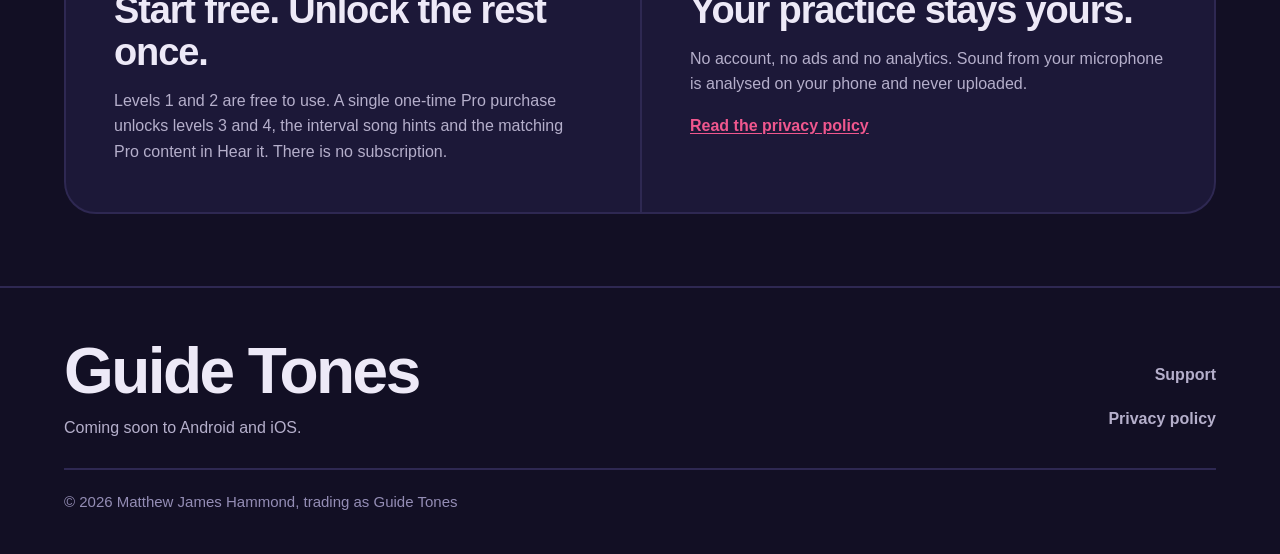
==== commit ac285649: "Rename the site to Guide Tones and serve it at guidetones.github.io All pages, metadata, mailto subj" ====
--- a/index.html
+++ b/index.html
@@ -5,25 +5,24 @@
 <meta name="viewport" content="width=device-width, initial-scale=1">
 <meta http-equiv="Content-Security-Policy" content="default-src 'none'; style-src 'self'; img-src 'self'; base-uri 'none'; form-action 'none'">
 <meta name="referrer" content="no-referrer">
-<title>Earbop: ear training for jazz musicians</title>
+<title>Guide Tones: ear training for jazz musicians</title>
 <meta name="description" content="Ear training for jazz musicians: intervals, chords, enclosures and chord progressions. Coming soon to Android and iOS.">
-<link rel="canonical" href="https://earbop.github.io/">
+<link rel="canonical" href="https://guidetones.github.io/">
 <link rel="icon" href="/favicon.ico" sizes="any">
 <link rel="icon" type="image/png" sizes="32x32" href="/assets/favicon-32.png">
 <link rel="apple-touch-icon" href="/assets/apple-touch-icon.png">
-<meta property="og:title" content="Earbop: ear training for jazz musicians">
+<meta property="og:title" content="Guide Tones: ear training for jazz musicians">
 <meta property="og:description" content="Ear training for jazz musicians: intervals, chords, enclosures and chord progressions. Coming soon to Android and iOS.">
 <meta property="og:type" content="website">
-<meta property="og:url" content="https://earbop.github.io/">
-<meta property="og:image" content="https://earbop.github.io/img/og-feature.png">
-<meta name="twitter:card" content="summary_large_image">
+<meta property="og:url" content="https://guidetones.github.io/">
+<meta name="twitter:card" content="summary">
 <link rel="stylesheet" href="/css/site.css">
 </head>
 <body>
 <a class="skip" href="#main">Skip to content</a>
 <header class="site-header">
 <div class="wrap">
-<a class="brand" href="/"><svg width="32" height="30" viewBox="0 0 32 30" aria-hidden="true"><rect x="1" y="11" width="4" height="8" rx="2" fill="#8390D9"/><rect x="7" y="7" width="4" height="16" rx="2" fill="#3FCBE8"/><rect x="13" y="3" width="4" height="24" rx="2" fill="#F0578E"/><rect x="19" y="7" width="4" height="16" rx="2" fill="#3FCBE8"/><rect x="25" y="11" width="4" height="8" rx="2" fill="#8390D9"/></svg><span>Earbop</span></a>
+<a class="brand" href="/"><svg width="32" height="30" viewBox="0 0 32 30" aria-hidden="true"><rect x="1" y="11" width="4" height="8" rx="2" fill="#8390D9"/><rect x="7" y="7" width="4" height="16" rx="2" fill="#3FCBE8"/><rect x="13" y="3" width="4" height="24" rx="2" fill="#F0578E"/><rect x="19" y="7" width="4" height="16" rx="2" fill="#3FCBE8"/><rect x="25" y="11" width="4" height="8" rx="2" fill="#8390D9"/></svg><span>Guide Tones</span></a>
 <nav class="nav-desktop" aria-label="Main">
 <a href="/" aria-current="page">Home</a>
 <a href="/support/">Support</a>
@@ -82,7 +81,7 @@
 <div class="step c-amber">
 <p class="step-num">02</p>
 <h3>Answer it</h3>
-<p>Tap the keys or the chord wheel. For enclosures, play or sing the line and Earbop listens. Notes can be shown for B♭, E♭ and F instruments.</p>
+<p>Tap the keys or the chord wheel. For enclosures, play or sing the line and Guide Tones listens. Notes can be shown for B♭, E♭ and F instruments.</p>
 </div>
 <div class="step c-pink">
 <p class="step-num">03</p>
@@ -97,7 +96,7 @@
 <ul class="drills">
 <li class="drill"><h3 class="drill-name c-cyan">Intervals</h3><p class="drill-label">Make · Identify</p><p class="drill-desc">Make an interval from a root, or identify what you hear. A song hint for each interval helps you anchor the sound.</p></li>
 <li class="drill"><h3 class="drill-name c-amber">Chords</h3><p class="drill-label">Extension · Quality</p><p class="drill-desc">Name the extension on a chord, or pick out its quality. Chords are played as voiced chords, not just stacked triads.</p></li>
-<li class="drill"><h3 class="drill-name c-pink">Enclosures</h3><p class="drill-label">Play or sing</p><p class="drill-desc">Hear a target note approached from above and below, then play or sing the pattern back. Earbop listens through your microphone.</p></li>
+<li class="drill"><h3 class="drill-name c-pink">Enclosures</h3><p class="drill-label">Play or sing</p><p class="drill-desc">Hear a target note approached from above and below, then play or sing the pattern back. Guide Tones listens through your microphone.</p></li>
 <li class="drill"><h3 class="drill-name c-peri">Progressions</h3><p class="drill-label">Chord wheel</p><p class="drill-desc">Hear a progression, then rebuild it degree by degree on the chord wheel, from a plain ii-V-I to substitutions.</p></li>
 </ul>
 </section>
@@ -107,7 +106,7 @@
 <div class="band-text">
 <p class="eyebrow">Hear it · Compare chords</p>
 <h2 id="hear-it-h">Hear exactly what changes.</h2>
-<p>Pick any two chords and play them side by side. Earbop highlights what is different, so you can hear and see that Cm7 becomes C7 by changing a single note.</p>
+<p>Pick any two chords and play them side by side. Guide Tones highlights what is different, so you can hear and see that Cm7 becomes C7 by changing a single note.</p>
 <div class="compare" role="group" aria-label="Example comparison: Cm7 against C7">
 <div class="chip"><span class="chip-name">Cm7</span><span class="chip-notes">C <span class="changed">E♭</span> G B♭</span></div>
 <svg width="34" height="24" viewBox="0 0 34 24" aria-hidden="true"><path d="M3 8h26M23 2l6 6-6 6M31 16H5M11 10l-6 6 6 6" stroke="#120F24" stroke-width="3" fill="none" stroke-linecap="round" stroke-linejoin="round"/></svg>
@@ -141,7 +140,7 @@
 <div class="wrap">
 <div class="footer-top">
 <div>
-<span class="footer-word">Earbop</span>
+<span class="footer-word">Guide Tones</span>
 <p class="footer-about">Coming soon to Android and iOS.</p>
 </div>
 <nav class="footer-links" aria-label="Footer">
@@ -149,7 +148,7 @@
 <a href="/privacy/">Privacy policy</a>
 </nav>
 </div>
-<p class="footer-legal">&copy; 2026 Matthew James Hammond, trading as Earbop</p>
+<p class="footer-legal">&copy; 2026 Matthew James Hammond, trading as Guide Tones</p>
 </div>
 </footer>
 </body>
--- a/css/site.css
+++ b/css/site.css
@@ -1,4 +1,4 @@
-/* Earbop site. One stylesheet, system fonts, no third-party requests, no inline styles (the CSP blocks them). */
+/* Guide Tones site. One stylesheet, system fonts, no third-party requests, no inline styles (the CSP blocks them). */
 
 :root {
   color-scheme: dark;
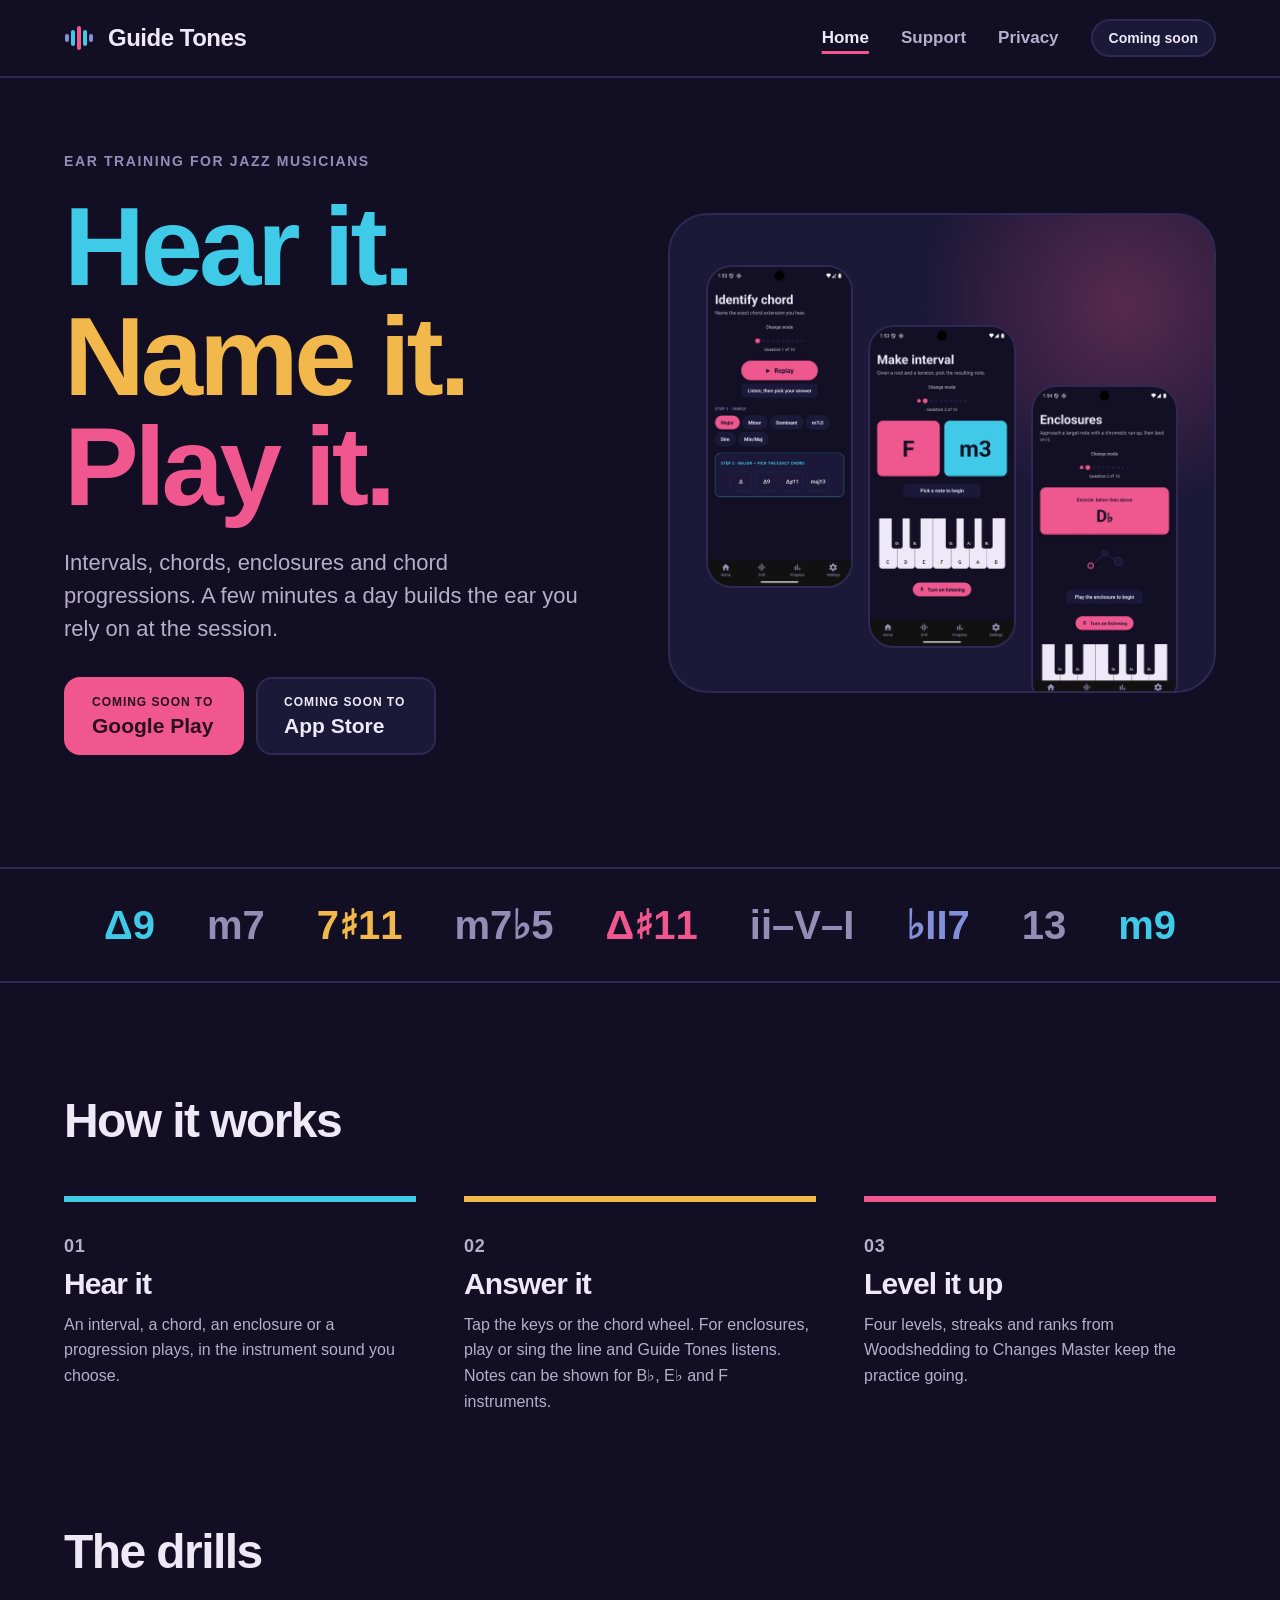
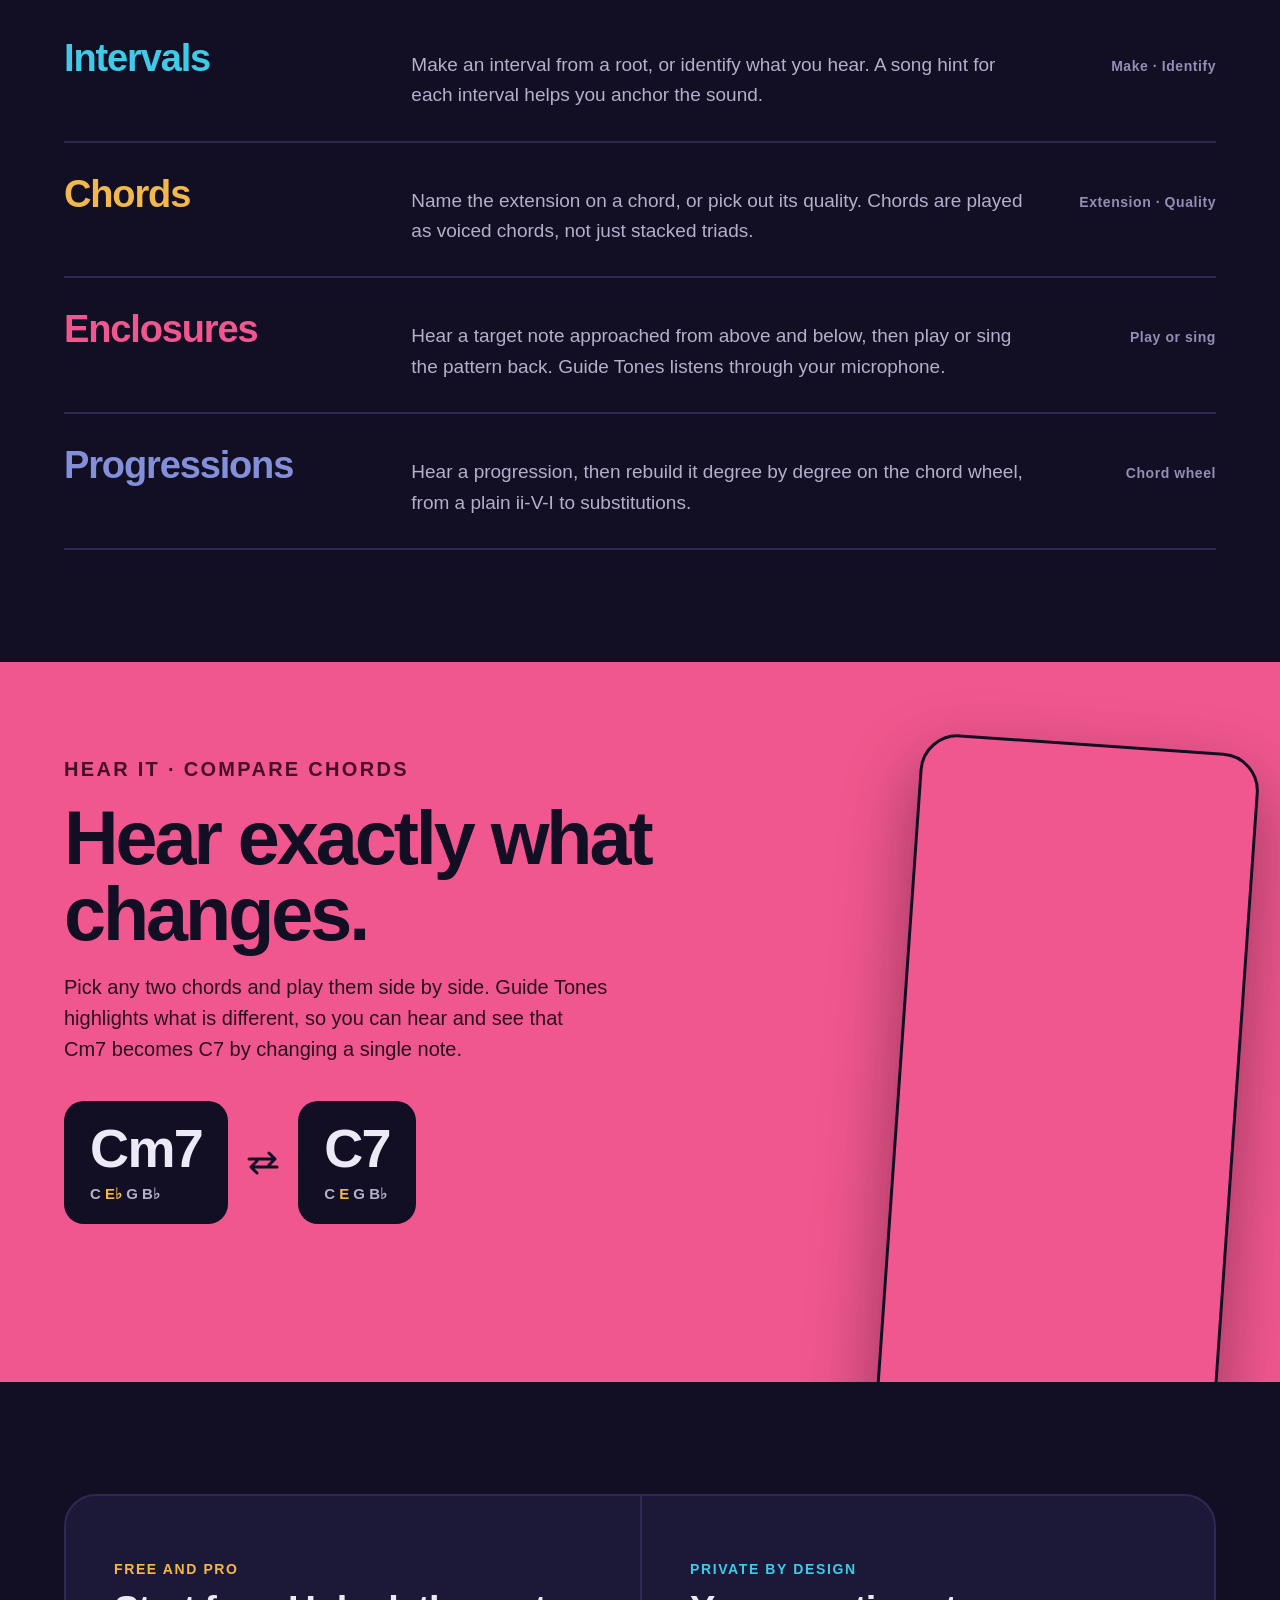
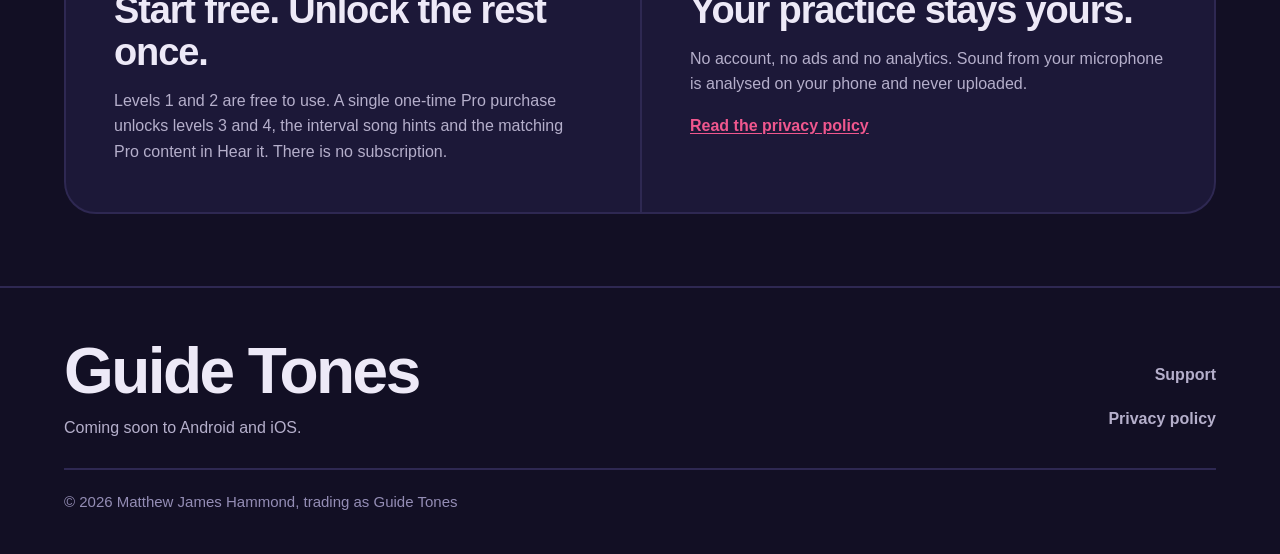
==== commit 4efa9c54: "Use guidetones.app as the site's base URL Canonical and Open Graph URLs, sitemap, robots and README " ====
--- a/index.html
+++ b/index.html
@@ -7,14 +7,14 @@
 <meta name="referrer" content="no-referrer">
 <title>Guide Tones: ear training for jazz musicians</title>
 <meta name="description" content="Ear training for jazz musicians: intervals, chords, enclosures and chord progressions. Coming soon to Android and iOS.">
-<link rel="canonical" href="https://guidetones.github.io/">
+<link rel="canonical" href="https://guidetones.app/">
 <link rel="icon" href="/favicon.ico" sizes="any">
 <link rel="icon" type="image/png" sizes="32x32" href="/assets/favicon-32.png">
 <link rel="apple-touch-icon" href="/assets/apple-touch-icon.png">
 <meta property="og:title" content="Guide Tones: ear training for jazz musicians">
 <meta property="og:description" content="Ear training for jazz musicians: intervals, chords, enclosures and chord progressions. Coming soon to Android and iOS.">
 <meta property="og:type" content="website">
-<meta property="og:url" content="https://guidetones.github.io/">
+<meta property="og:url" content="https://guidetones.app/">
 <meta name="twitter:card" content="summary">
 <link rel="stylesheet" href="/css/site.css">
 </head>
--- a/css/site.css
+++ b/css/site.css
@@ -359,12 +359,12 @@
 .stage {
   position: relative;
   overflow: hidden;
-  height: 340px;
+  height: 300px;
   background: var(--surface);
   border: 2px solid var(--border);
   border-radius: 28px;
 }
-@media (min-width: 720px) { .stage { height: 600px; border-radius: 40px; } }
+@media (min-width: 720px) { .stage { height: 480px; border-radius: 40px; } }
 .stage::before {
   content: "";
   position: absolute;
@@ -378,23 +378,25 @@
   position: relative;
   display: flex;
   justify-content: center;
+  align-items: flex-start;
   gap: 3%;
   padding: 0 4%;
 }
 .shot {
+  height: auto;
   width: 29.5%;
   max-width: 220px;
   border: 2px solid var(--border);
   border-radius: 16px;
 }
 @media (min-width: 720px) { .shot { border-radius: 26px; } }
-.shot:nth-child(1) { margin-top: 28px; }
-.shot:nth-child(2) { margin-top: 54px; }
-.shot:nth-child(3) { margin-top: 80px; }
-@media (min-width: 720px) {
-  .shot:nth-child(1) { margin-top: 110px; }
-  .shot:nth-child(2) { margin-top: 190px; }
-  .shot:nth-child(3) { margin-top: 270px; }
+.shot:nth-child(1) { margin-top: 24px; }
+.shot:nth-child(2) { margin-top: 48px; }
+.shot:nth-child(3) { margin-top: 72px; }
+@media (min-width: 720px) {
+  .shot:nth-child(1) { margin-top: 50px; }
+  .shot:nth-child(2) { margin-top: 110px; }
+  .shot:nth-child(3) { margin-top: 170px; }
 }
 
 /* ---------- Home: chord strip ---------- */
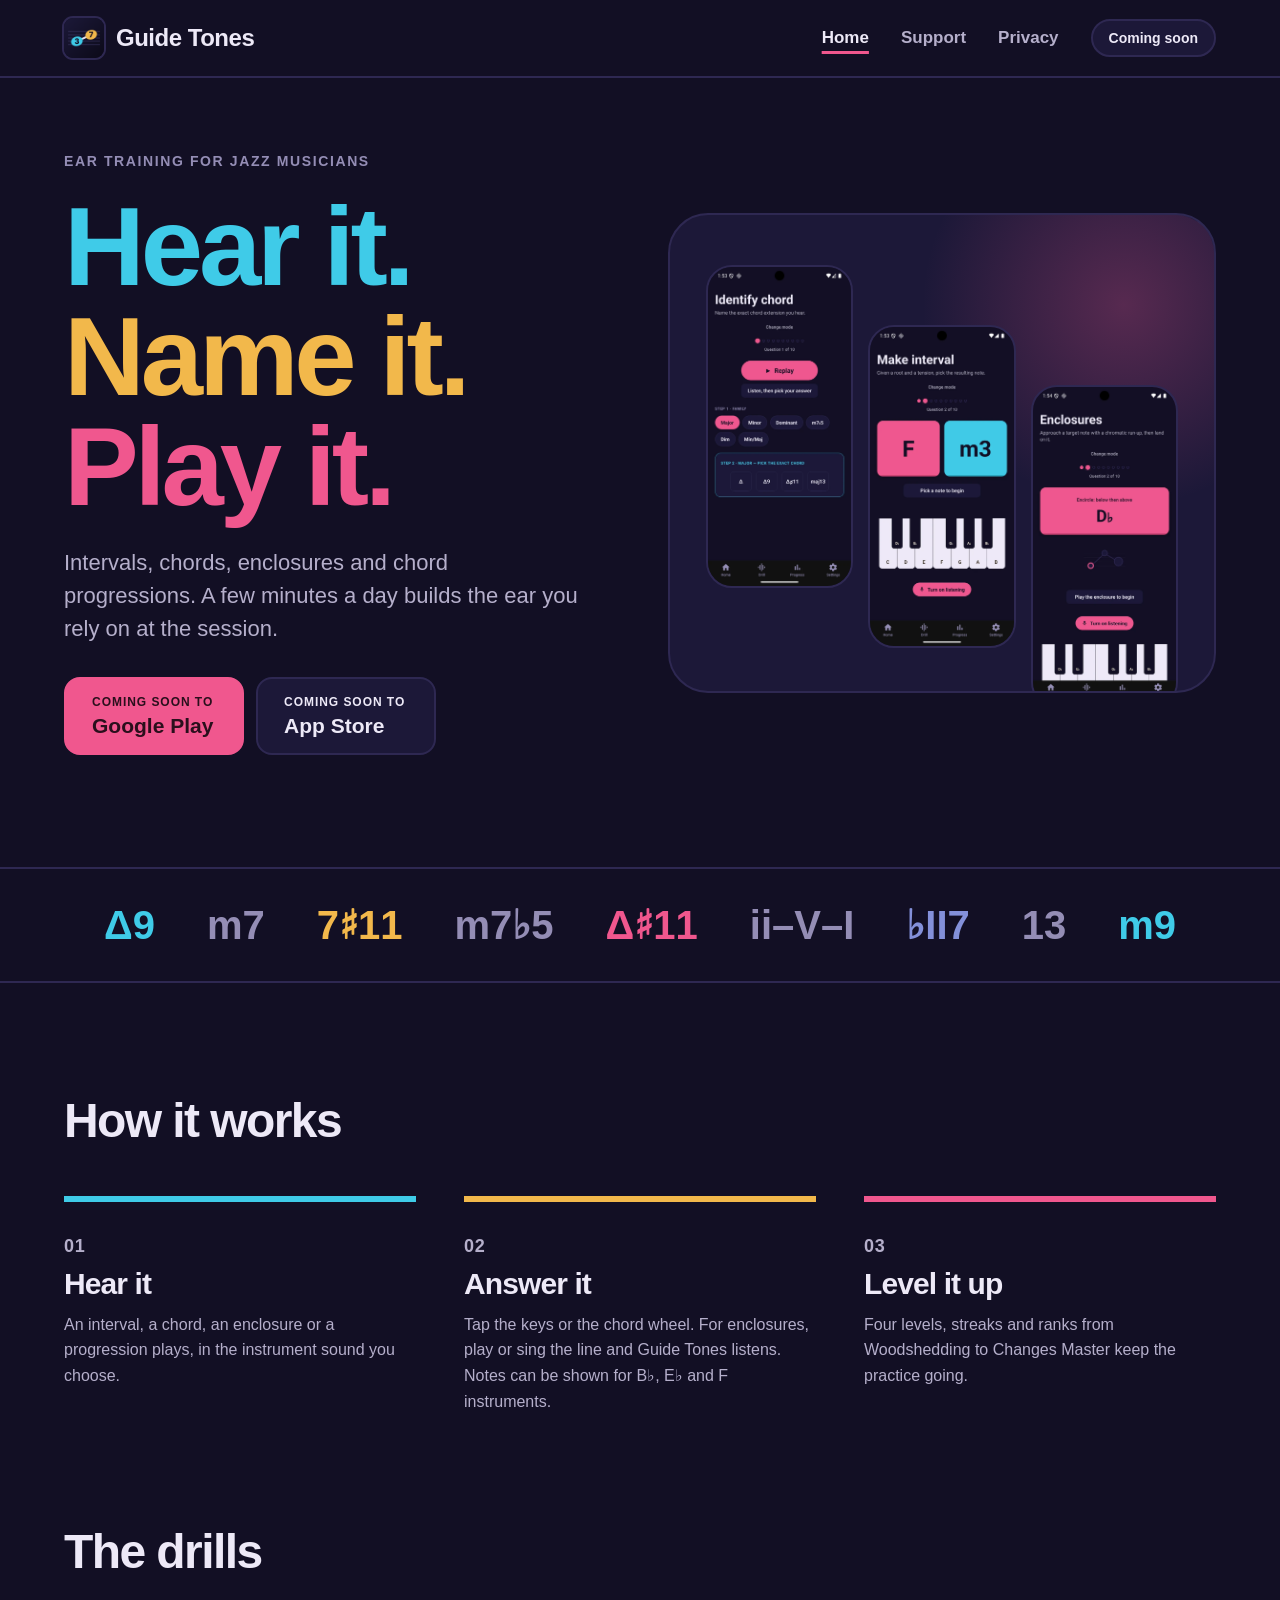
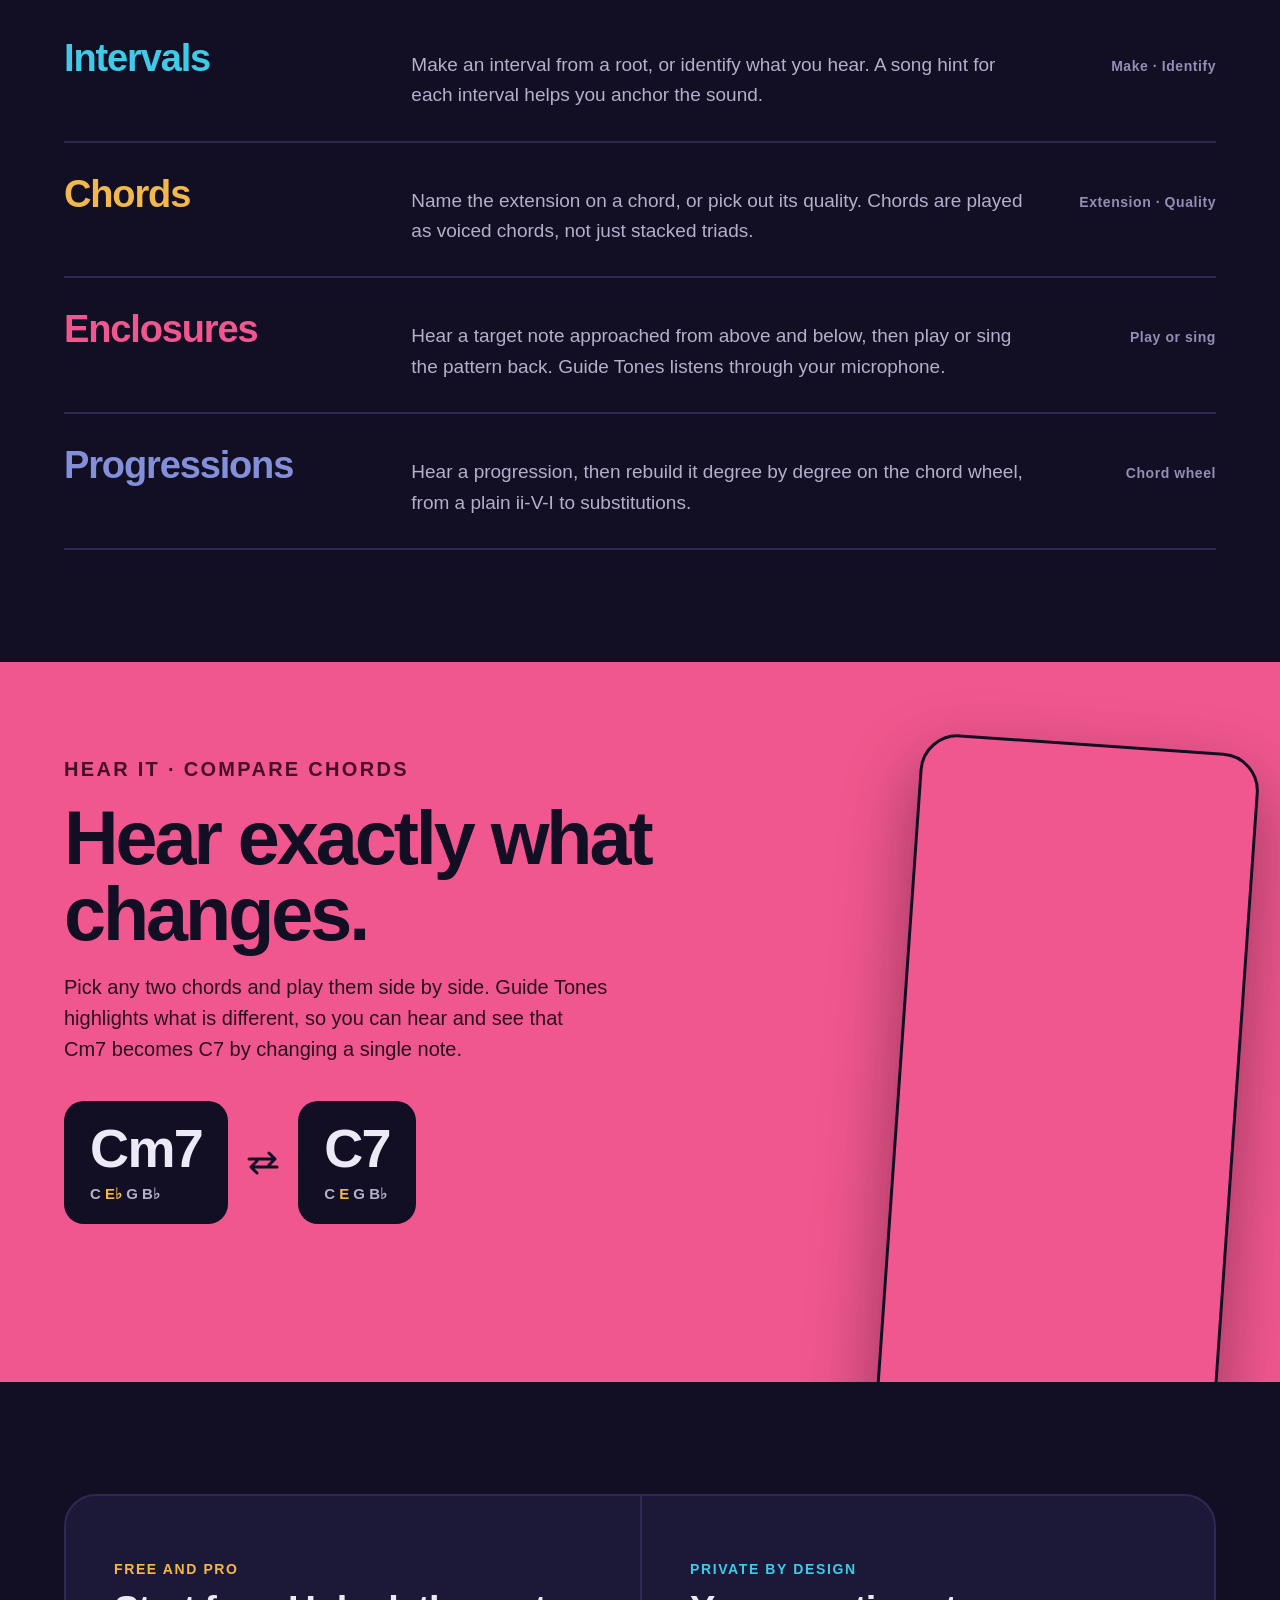
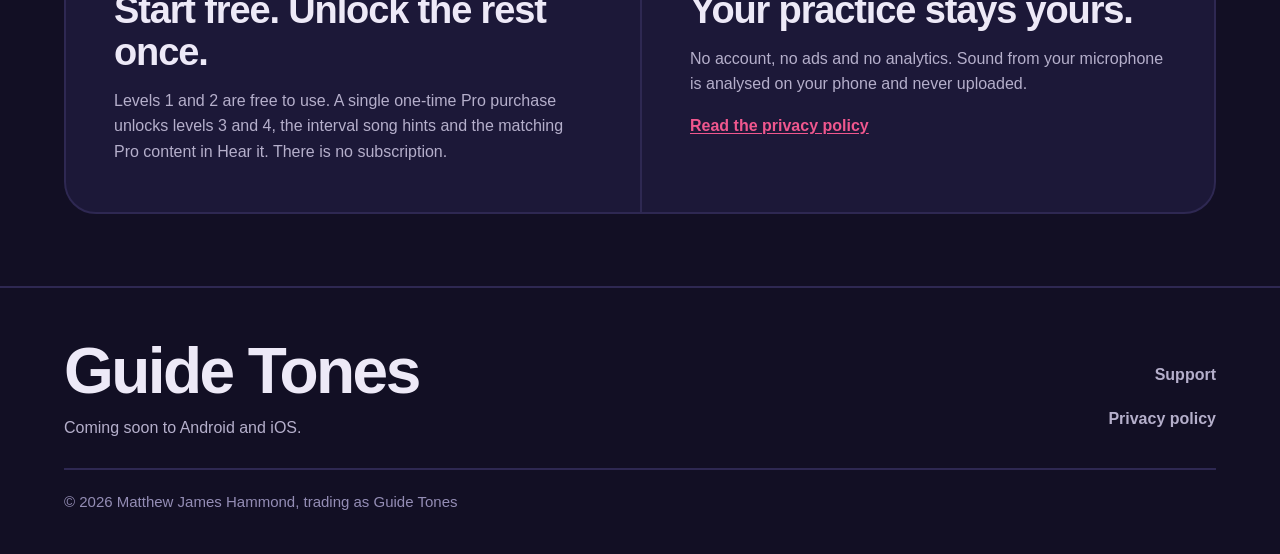
==== commit a34f684f: "Use the Guide Tones icon as the header logo Replaces the five-bar mark on every page.  Co-Authored-B" ====
--- a/index.html
+++ b/index.html
@@ -22,7 +22,7 @@
 <a class="skip" href="#main">Skip to content</a>
 <header class="site-header">
 <div class="wrap">
-<a class="brand" href="/"><svg width="32" height="30" viewBox="0 0 32 30" aria-hidden="true"><rect x="1" y="11" width="4" height="8" rx="2" fill="#8390D9"/><rect x="7" y="7" width="4" height="16" rx="2" fill="#3FCBE8"/><rect x="13" y="3" width="4" height="24" rx="2" fill="#F0578E"/><rect x="19" y="7" width="4" height="16" rx="2" fill="#3FCBE8"/><rect x="25" y="11" width="4" height="8" rx="2" fill="#8390D9"/></svg><span>Guide Tones</span></a>
+<a class="brand" href="/"><img class="brand-mark" src="/assets/icon-192.png" width="40" height="40" alt=""><span>Guide Tones</span></a>
 <nav class="nav-desktop" aria-label="Main">
 <a href="/" aria-current="page">Home</a>
 <a href="/support/">Support</a>
--- a/css/site.css
+++ b/css/site.css
@@ -127,6 +127,7 @@
   text-decoration: none;
 }
 .brand:hover { color: var(--pink); }
+.brand-mark { display: block; flex: none; width: 40px; height: 40px; border-radius: 9px; box-shadow: 0 0 0 2px var(--border); }
 
 .nav-desktop { display: none; align-items: center; gap: 32px; }
 .nav-desktop a {
